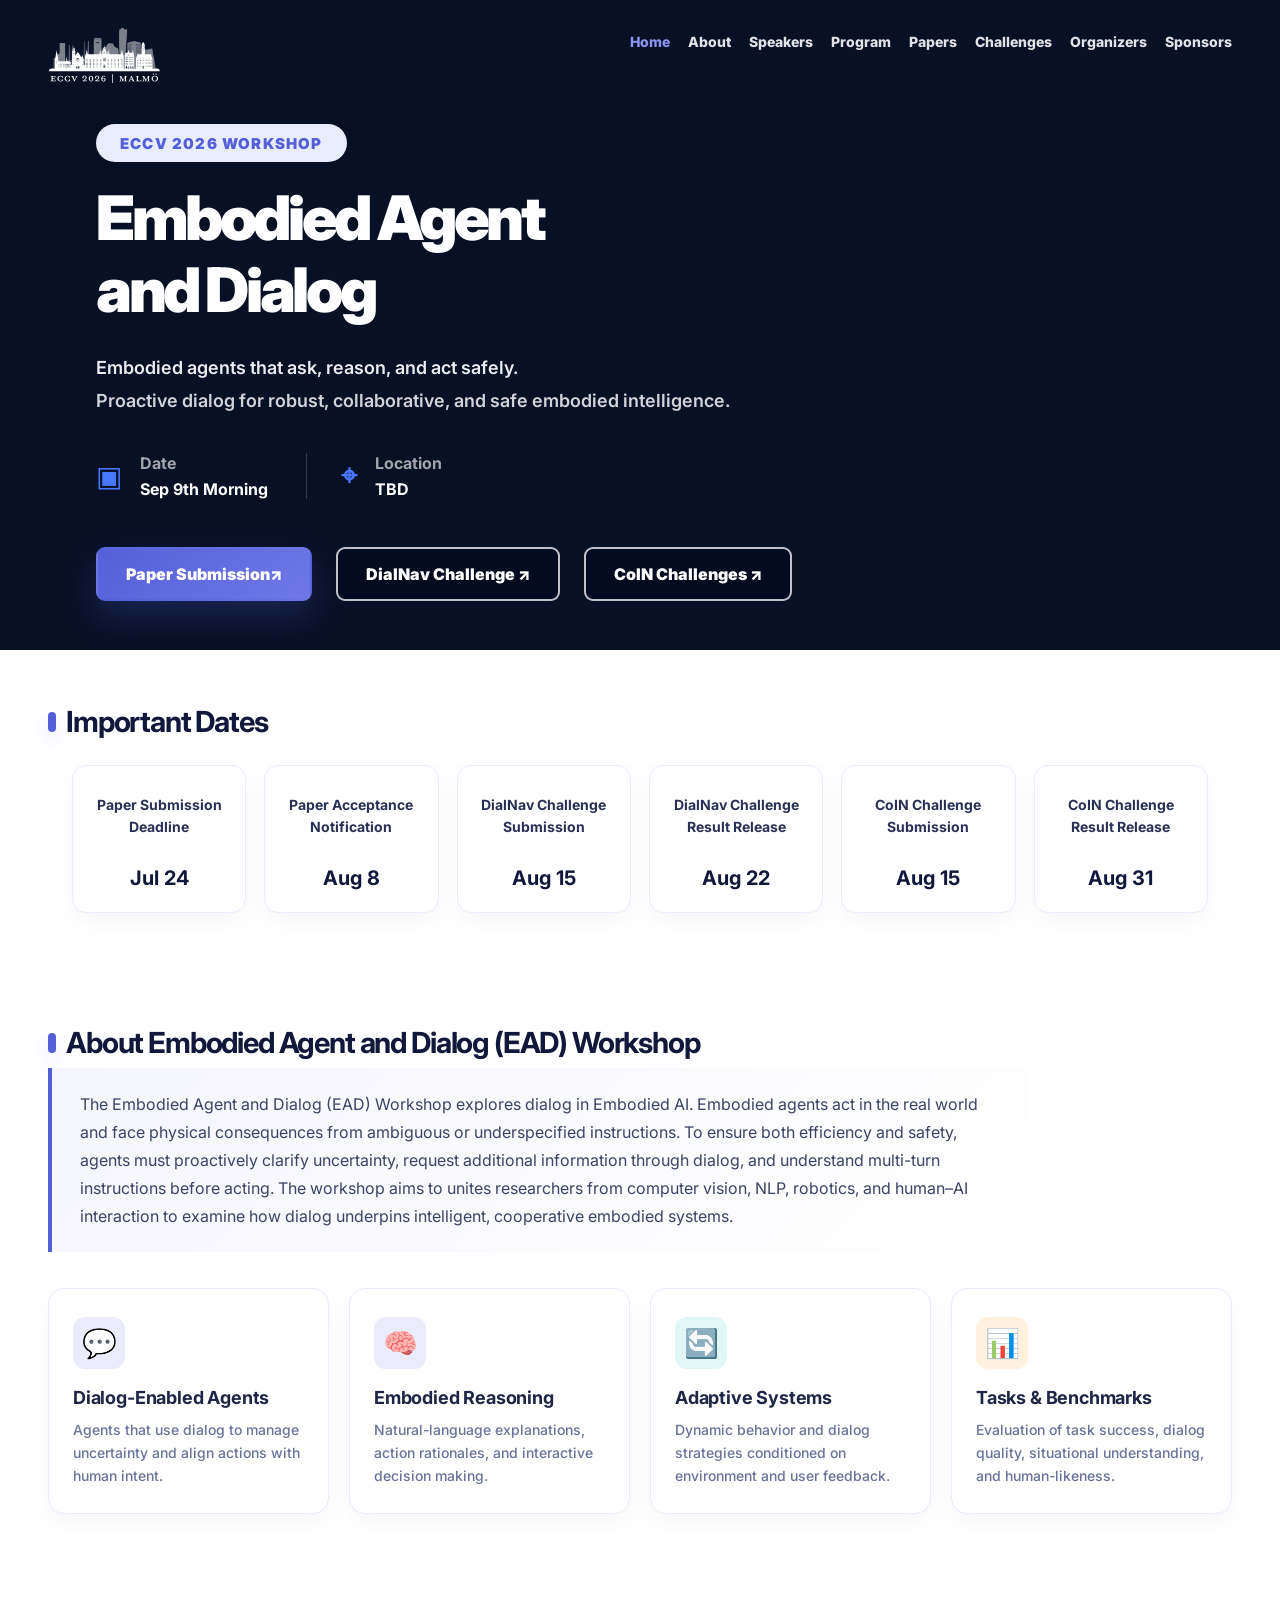
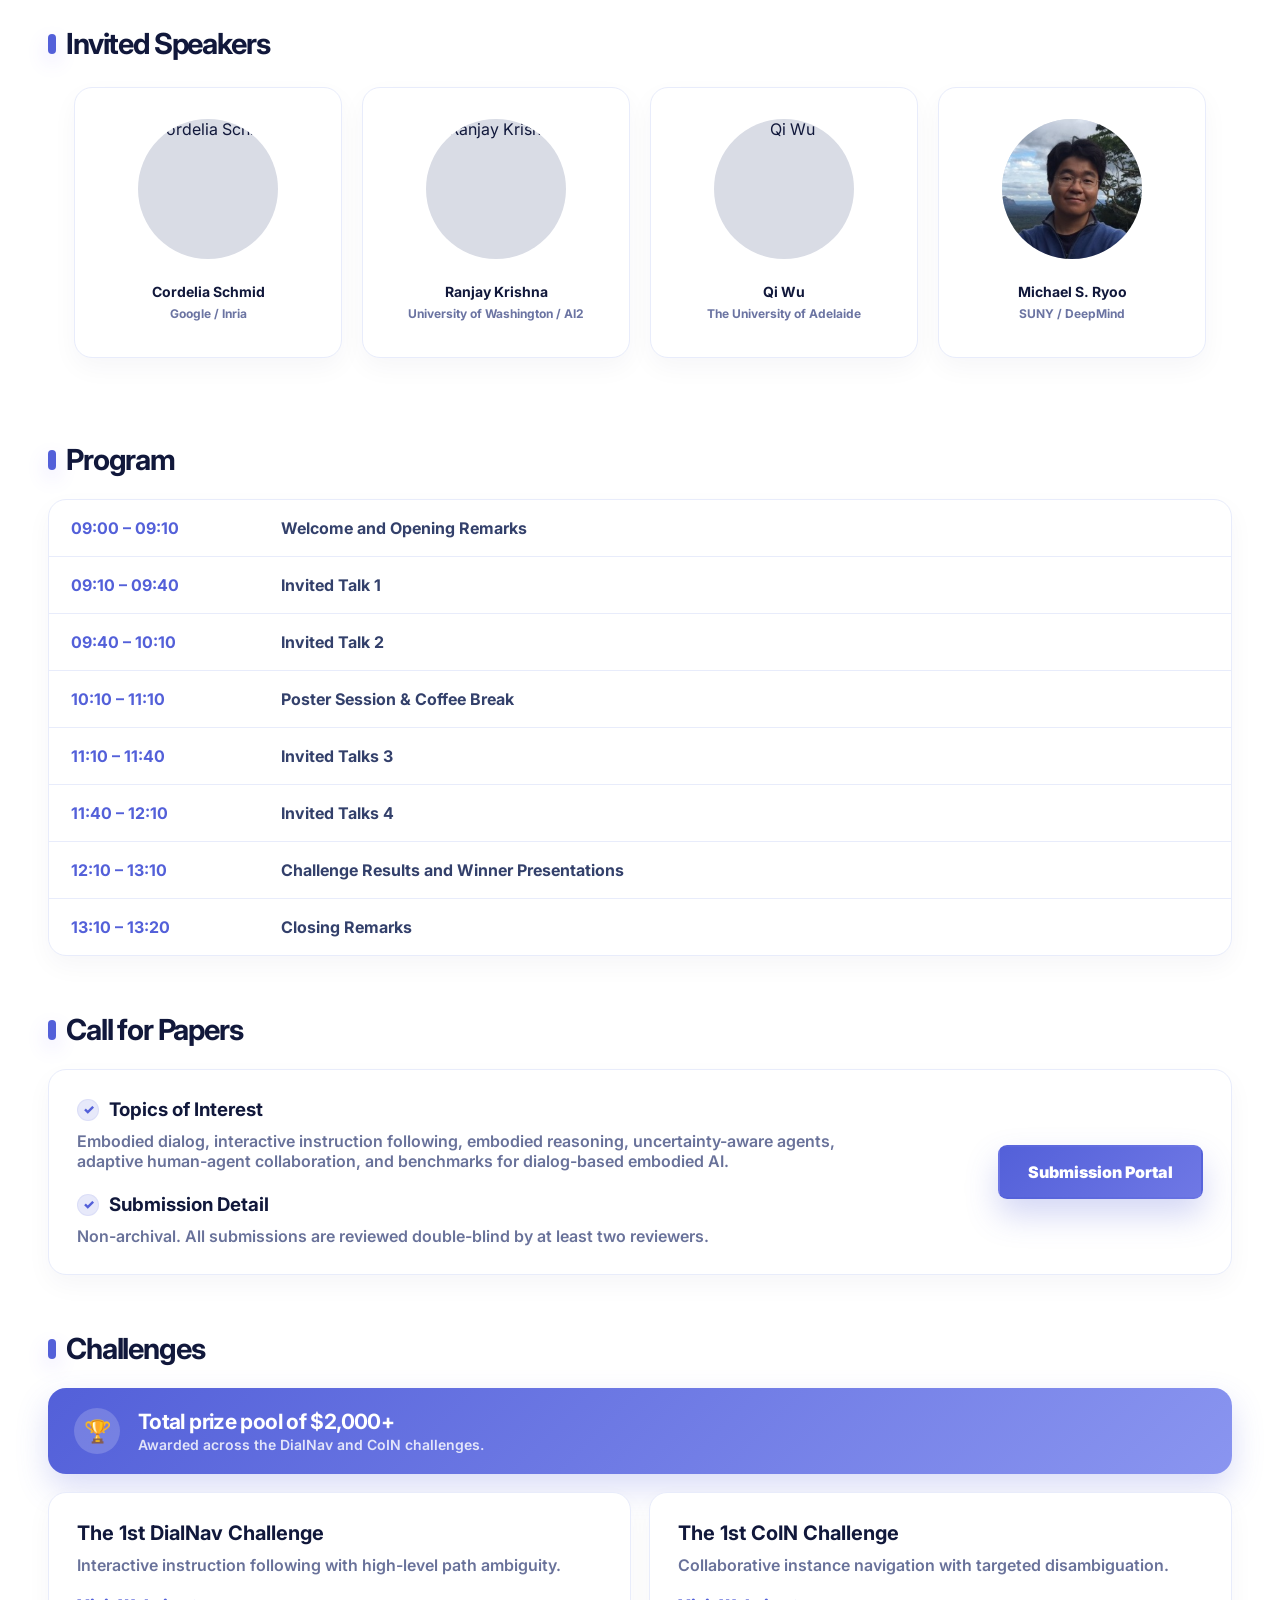
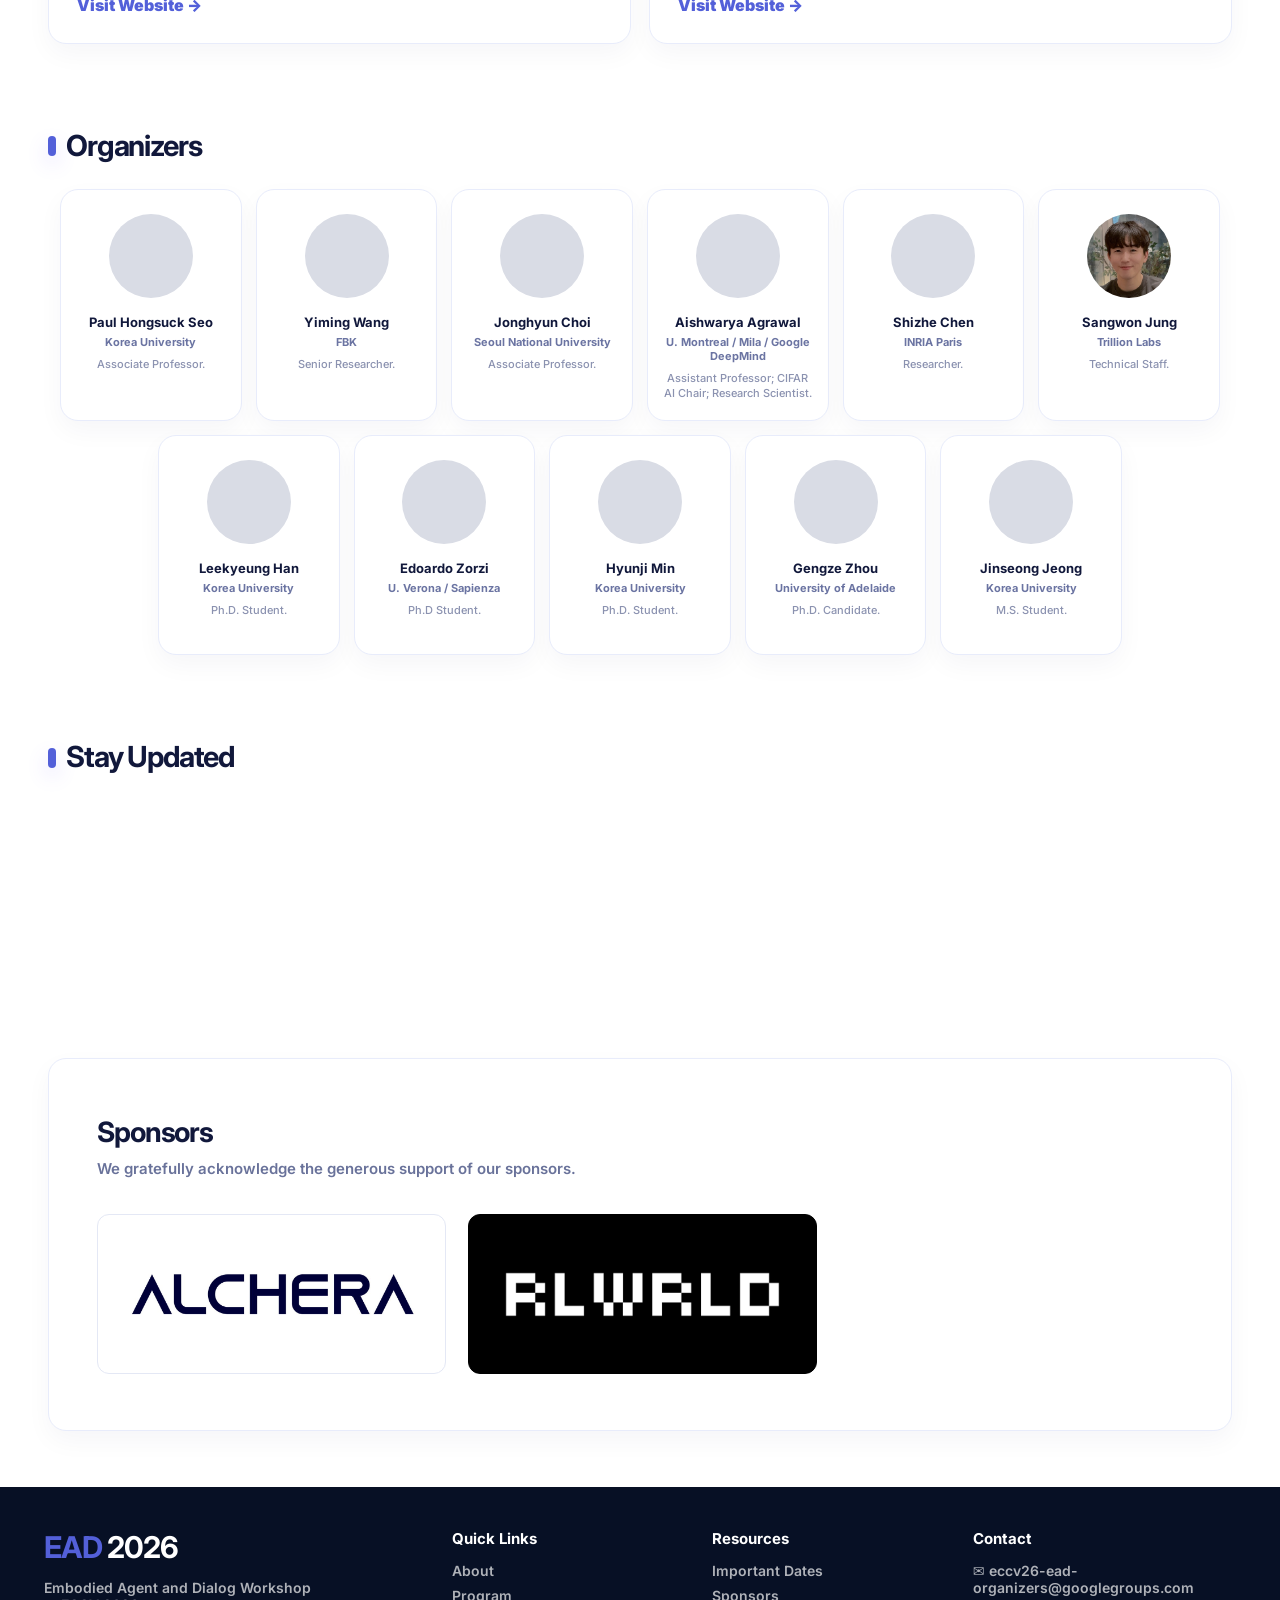
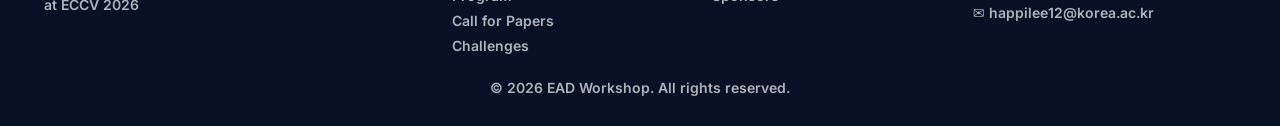
==== index.html @ 09c369ee "update submission deadline" ====
<!DOCTYPE html>
<html lang="en">
<head>
  <meta charset="UTF-8" />
  <meta name="viewport" content="width=device-width, initial-scale=1.0" />
  <title>EAD 2026 | ECCV Workshop</title>
  <meta name="description" content="Embodied Agent and Dialog (EAD) Workshop at ECCV 2026." />

  <!-- Open Graph / social share -->
  <meta property="og:type" content="website" />
  <meta property="og:title" content="EAD 2026 | ECCV Workshop" />
  <meta property="og:description" content="Embodied Agent and Dialog (EAD) Workshop at ECCV 2026." />
  <meta property="og:url" content="https://ead-workshop.github.io/" />
  <meta property="og:image" content="https://ead-workshop.github.io/assets/og-image.jpg" />
  <meta property="og:image:width" content="1200" />
  <meta property="og:image:height" content="524" />

  <!-- Twitter Card -->
  <meta name="twitter:card" content="summary_large_image" />
  <meta name="twitter:title" content="EAD 2026 | ECCV Workshop" />
  <meta name="twitter:description" content="Embodied Agent and Dialog (EAD) Workshop at ECCV 2026." />
  <meta name="twitter:image" content="https://ead-workshop.github.io/assets/og-image.jpg" />

  <link rel="stylesheet" href="style.css" />
  <link rel="icon" type="image/png" href="assets/favicon-32x32.png" sizes="32x32" />

  <!-- Google tag (gtag.js) -->
  <script async src="https://www.googletagmanager.com/gtag/js?id=G-YZSZVDE255"></script>
  <script>
    window.dataLayer = window.dataLayer || [];
    function gtag(){dataLayer.push(arguments);}
    gtag('js', new Date());
    gtag('config', 'G-YZSZVDE255');
  </script>
</head>
<body>
  <header class="topbar">
    <div class="topbar-inner">
      <a class="brand-logo" href="#home">
        <img src="assets/eccv2026_2.svg" alt="ECCV 2026" />
        <!-- <img src="assets/eccv2026.svg" alt="ECCV 2026" /> -->
      </a>

      <nav class="nav">
        <a href="#home" class="active">Home</a>
        <a href="#about">About</a>
        <a href="#speakers">Speakers</a>
        <a href="#program">Program</a>
        <a href="#cfp">Papers</a>
        <a href="#challenges">Challenges</a>
        <a href="#organizers">Organizers</a>
        <a href="#sponsors">Sponsors</a>
      </nav>

      <!-- <a class="top-cta" href="#cfp">Call for Papers</a> -->
    </div>
  </header>

  <main>
    <section id="home" class="hero">
      <div class="hero-inner">
        <div class="hero-bg"></div>
        <div class="hero-overlay"></div>

        <div class="hero-content">
          <div class="pill">ECCV 2026 Workshop</div>
          <h1>Embodied Agent<br />and Dialog </h1>
          <p class="hero-lead">Embodied agents that ask, reason, and act safely.</p>
          <p class="hero-sub">Proactive dialog for robust, collaborative, and safe embodied intelligence.</p>

          <div class="event-meta">
            <div class="meta-item">
              <div class="meta-icon">▣</div>
              <div>
                <p>Date</p>
                <strong>Sep 9th Morning</strong>
              </div>
            </div>
            <div class="meta-item">
              <div class="meta-icon">⌖</div>
              <div>
                <p>Location</p>
                <strong>TBD</strong>
              </div>
            </div>
          </div>

          <div class="hero-actions">
            <a class="btn primary" target="_blank" href="https://openreview.net/group?id=thecvf.com/ECCV/2026/Workshop/EAD">Paper Submission↗</a>
            <a class="btn dark" target="_blank" href="https://happilee12.github.io/dialnav-challenge/">DialNav Challenge ↗</a>
            <a class="btn dark" target="_blank" href="https://e-zorzi.github.io/coin_challenge.github.io/">CoIN Challenges ↗</a>
          </div>
        </div>
      </div>
    </section>

    <section id="dates" class="section dates-section">
      <div class="section-title-row">
        <div class="section-title">
          <h2>Important Dates</h2>
        </div>
        <!-- <a class="section-link" href="#program">View full schedule →</a> -->
      </div>

      <div class="date-grid">
        <article class="date-card">
          <h3>Paper Submission<br />Deadline</h3>
          <strong>Jul 24</strong>
        </article>
        <article class="date-card">
          <h3>Paper Acceptance<br />Notification</h3>
          <strong>Aug 8</strong>
        </article>
        <article class="date-card">
          <h3>DialNav Challenge Submission</h3>
          <strong>Aug 15</strong>
        </article>
        <article class="date-card">
          <h3>DialNav Challenge Result Release</h3>
          <strong>Aug 22</strong>
        </article>
        <article class="date-card">
          <h3>CoIN Challenge Submission</h3>
          <strong>Aug 15</strong>
        </article>
        <article class="date-card">
          <h3>CoIN Challenge Result Release</h3>
          <strong>Aug 31</strong>
        </article>
      </div>
    </section>

    <section id="about" class="section">
      <div class="section-title">
        <h2>About Embodied Agent and Dialog (EAD) Workshop</h2>
      </div>

      <div class="about-lead">
        <p>
          The Embodied Agent and Dialog (EAD) Workshop explores dialog in Embodied AI.
          Embodied agents act in the real world and face physical consequences from
          ambiguous or underspecified instructions. To ensure both efficiency and safety,
          agents must proactively clarify uncertainty, request additional information
          through dialog, and understand multi-turn instructions before acting.
          The workshop aims to unites researchers from computer vision, NLP, robotics, and
          human–AI interaction to examine how dialog underpins intelligent, cooperative
          embodied systems.
        </p>
      </div>

      <div class="theme-grid">
        <article class="theme-card">
          <div class="theme-icon purple">💬</div>
          <h3>Dialog-Enabled Agents</h3>
          <p>Agents that use dialog to manage uncertainty and align actions with human intent.</p>
        </article>
        <article class="theme-card">
          <div class="theme-icon blue">🧠</div>
          <h3>Embodied Reasoning</h3>
          <p>Natural-language explanations, action rationales, and interactive decision making.</p>
        </article>
        <article class="theme-card">
          <div class="theme-icon teal">🔄</div>
          <h3>Adaptive Systems</h3>
          <p>Dynamic behavior and dialog strategies conditioned on environment and user feedback.</p>
        </article>
        <article class="theme-card">
          <div class="theme-icon orange">📊</div>
          <h3>Tasks &amp; Benchmarks</h3>
          <p>Evaluation of task success, dialog quality, situational understanding, and human-likeness.</p>
        </article>
      </div>
    </section>

    <!-- <section id="news" class="section">
      <div class="section-title-row">
        <div class="section-title">
          <h2>News</h2>
        </div>
      </div>

      <article class="news-card">
        <div class="news-thumb">
          <div class="news-badge">✓</div>
          <strong>EAD 2026</strong>
          <span>OFFICIAL</span>
        </div>
        <div class="news-body">
          <div class="news-meta">
            <span>May 16, 2025</span>
            <em>New</em>
          </div>
          <h3>EAD Workshop is Officially Accepted at ECCV 2026!</h3>
          <p>
            We are excited to announce that the Embodied Agent and Dialog (EAD) Workshop
            has been officially accepted as a workshop at ECCV 2026.
          </p>
        </div>
      </article>
    </section> -->

    <section id="speakers" class="section">
      <div class="section-title-row">
        <div class="section-title">
          <h2>Invited Speakers</h2>
        </div>
        <!-- <a class="section-link" href="#speakers">View all speakers →</a> -->
      </div>

      <div class="carousel-wrap">
        <!-- <button class="carousel-btn left" aria-label="Previous">‹</button> -->
        <div class="speaker-grid">
          <article class="person-card">
            <div class="photo-placeholder"><a href="https://cordeliaschmid.github.io/" target="_blank" rel="noopener"><img src="assets/speaker-1.jpeg" alt="Cordelia Schmid" /></a></div>
            <h3><a href="https://cordeliaschmid.github.io/" target="_blank" rel="noopener">Cordelia Schmid</a></h3>
            <p>Google / Inria</p>
            <!-- <span>Grounding language in perception and action for embodied agents.</span> -->
          </article>
          <article class="person-card">
            <div class="photo-placeholder"><a href="https://www.ranjaykrishna.com/index.html" target="_blank" rel="noopener"><img src="assets/speaker-2.png" alt="Ranjay Krishna" /></a></div>
            <h3><a href="https://www.ranjaykrishna.com/index.html" target="_blank" rel="noopener">Ranjay Krishna</a></h3>
            <p>University of Washington / AI2</p>
            <!-- <span>Multimodal reasoning and trustworthy, collaborative embodied control.</span> -->
          </article>
          <article class="person-card">
            <div class="photo-placeholder"><a href="https://researchers.adelaide.edu.au/profile/qi.wu01" target="_blank" rel="noopener"><img src="assets/speaker-3.png" alt="Qi Wu" /></a></div>
            <h3><a href="https://researchers.adelaide.edu.au/profile/qi.wu01" target="_blank" rel="noopener">Qi Wu</a></h3>
            <p>The University of Adelaide</p>
            <!-- <span>Vision-and-Language Navigation; agents that ask and clarify.</span> -->
          </article>
          <article class="person-card">
            <div class="photo-placeholder"><a href="http://michaelryoo.com/" target="_blank" rel="noopener"><img src="assets/speaker-6.jpg" alt="Michael S. Ryoo" /></a></div>
            <h3><a href="http://michaelryoo.com/" target="_blank" rel="noopener">Michael S. Ryoo</a></h3>
            <p>SUNY / DeepMind</p>
            <!-- <span>Human–robot interaction and uncertainty-aware embodied AI.</span> -->
          </article>
        </div>
        <!-- <button class="carousel-btn right" aria-label="Next">›</button> -->
      </div>
      <!-- <div class="slider-dots"><b></b><span></span><span></span><span></span></div> -->
    </section>

    <section id="program" class="section compact">
      <div class="section-title">
        <h2>Program</h2>
      </div>
      <div class="program-table">
        <div><strong>09:00 – 09:10</strong><span>Welcome and Opening Remarks</span></div>
        <div><strong>09:10 – 09:40</strong><span>Invited Talk 1</span></div>
        <div><strong>09:40 – 10:10</strong><span>Invited Talk 2</span></div>
        <div><strong>10:10 – 11:10</strong><span>Poster Session & Coffee Break</span></div>
        <div><strong>11:10 – 11:40</strong><span>Invited Talks 3</span></div>
        <div><strong>11:40 – 12:10</strong><span>Invited Talks 4</span></div>
        <div><strong>12:10 – 13:10</strong><span>Challenge Results and Winner Presentations</span></div>
        <div><strong>13:10 – 13:20</strong><span>Closing Remarks</span></div>
      </div>
    </section>

    <section id="cfp" class="section compact">
      <div class="section-title">
        <h2>Call for Papers</h2>
      </div>
      <div class="split-card">
        <div>
          <h3><span class="cfp-check" aria-hidden="true">✓</span>Topics of Interest</h3>
          <p>
            Embodied dialog, interactive instruction following, embodied reasoning,
            uncertainty-aware agents, adaptive human-agent collaboration, and benchmarks
            for dialog-based embodied AI.
          </p>
          <h3><span class="cfp-check" aria-hidden="true">✓</span>Submission Detail</h3>
          <p>Non-archival. All submissions are reviewed double-blind by at least two reviewers.</p>
        </div>
        <!-- <a class="btn primary" href="https://openreview.net/" target="_blank" rel="noopener noreferrer">Submission Portal ↗</a> -->
        <a class="btn primary" href="https://openreview.net/group?id=thecvf.com/ECCV/2026/Workshop/EAD" target="_blank" rel="noopener noreferrer">Submission Portal</a>
      </div>
    </section>

    <section id="challenges" class="section compact">
      <div class="section-title">
        <h2>Challenges</h2>
      </div>
      <div class="prize-banner">
        <div class="prize-icon">🏆</div>
        <div class="prize-copy">
          <strong>Total prize pool of $2,000+</strong>
          <span>Awarded across the DialNav and CoIN challenges.</span>
        </div>
      </div>
      <div class="challenge-grid">
        <article class="challenge-card">
          <h3>The 1st DialNav Challenge</h3>
          <p>Interactive instruction following with high-level path ambiguity.</p>
          <a href="https://happilee12.github.io/dialnav-challenge/" target="_blank" rel="noopener noreferrer">Visit Website →</a>
        </article>
        <article class="challenge-card">
          <h3>The 1st CoIN Challenge</h3>
          <p>Collaborative instance navigation with targeted disambiguation.</p>
          <a href="https://e-zorzi.github.io/coin_challenge.github.io/" target="_blank" rel="noopener noreferrer">Visit Website →</a>
        </article>
      </div>
    </section>



    <section id="organizers" class="section">
      <div class="section-title-row">
        <div class="section-title">
          <h2>Organizers</h2>
        </div>
        <!-- <a class="section-link" href="#organizers">View all organizers →</a> -->
      </div>

      <div class="organizer-row">
        <article class="mini-person"><a class="mini-photo" href="https://phseo.github.io/" target="_blank" rel="noopener" style="background-image:url('assets/organizer-paulhongsuckseo.jpg')"></a><h3><a href="" target="_blank" rel="noopener">Paul Hongsuck Seo</a></h3><p>Korea University</p><span>Associate Professor.</span></article>
        <article class="mini-person"><a class="mini-photo" href="https://www.yimingwang.me/" target="_blank" rel="noopener" style="background-image:url('assets/organizer-yimingwang.png')"></a><h3><a href="" target="_blank" rel="noopener">Yiming Wang</a></h3><p>FBK</p><span>Senior Researcher.</span></article>
        <article class="mini-person"><a class="mini-photo" href="https://ppolon.github.io/" target="_blank" rel="noopener" style="background-image:url('assets/organizer-jonghyunchoi.png')"></a><h3><a href="" target="_blank" rel="noopener">Jonghyun Choi</a></h3><p>Seoul National University</p><span>Associate Professor.</span></article>
        <article class="mini-person"><a class="mini-photo" href="https://www.iro.umontreal.ca/~agrawal/" target="_blank" rel="noopener" style="background-image:url('assets/organizer-aishwaryaagrawal.jpg')"></a><h3><a href="https://www.iro.umontreal.ca/~agrawal/" target="_blank" rel="noopener">Aishwarya Agrawal</a></h3><p>U. Montreal / Mila / Google DeepMind</p><span>Assistant Professor; CIFAR AI Chair; Research Scientist.</span></article>
        <article class="mini-person"><a class="mini-photo" href="https://cshizhe.github.io/" target="_blank" rel="noopener" style="background-image:url('assets/organizer-shizhechen.jpg')"></a><h3><a href="" target="_blank" rel="noopener">Shizhe Chen</a></h3><p>INRIA Paris</p><span>Researcher.</span></article>
        <article class="mini-person"><a class="mini-photo" href="" target="_blank" rel="noopener" style="background-image:url('assets/organizer-sangwonjung.png')"></a><h3><a href="" target="_blank" rel="noopener">Sangwon Jung</a></h3><p>Trillion Labs</p><span>Technical Staff.</span></article>
        <article class="mini-person"><a class="mini-photo" href="" target="_blank" rel="noopener" style="background-image:url('assets/organizer-leekyeunghan.png')"></a><h3><a href="" target="_blank" rel="noopener">Leekyeung Han</a></h3><p>Korea University</p><span>Ph.D. Student.</span></article>
        <article class="mini-person"><a class="mini-photo" href="" target="_blank" rel="noopener" style="background-image:url('assets/organizer-edoardozorzi.jpg')"></a><h3><a href="" target="_blank" rel="noopener">Edoardo Zorzi</a></h3><p>U. Verona / Sapienza</p><span>Ph.D Student.</span></article>
        <article class="mini-person"><a class="mini-photo" href="" target="_blank" rel="noopener" style="background-image:url('assets/organizer-hyunjimin.png')"></a><h3><a href="" target="_blank" rel="noopener">Hyunji Min</a></h3><p>Korea University</p><span>Ph.D. Student.</span></article>
        <article class="mini-person"><a class="mini-photo" href="https://gengzezhou.github.io/" target="_blank" rel="noopener" style="background-image:url('assets/organizer-gengzezhou.jpg')"></a><h3><a href="" target="_blank" rel="noopener">Gengze Zhou</a></h3><p>University of Adelaide</p><span>Ph.D. Candidate.</span></article>
        <article class="mini-person"><a class="mini-photo" href="" target="_blank" rel="noopener" style="background-image:url('assets/organizer-jinseongjeong.jpg')"></a><h3><a href="" target="_blank" rel="noopener">Jinseong Jeong</a></h3><p>Korea University</p><span>M.S. Student.</span></article>
        <!-- <article class="mini-person"><a class="mini-photo" href="" target="_blank" rel="noopener" style="background-image:url('assets/organizer-minyoungkim.jpeg')"></a><h3><a href="" target="_blank" rel="noopener">Minyoung Kim</a></h3><p>Korea University</p><span>B.S. Student.</span></article> -->
      </div>
    </section>


    <section id="subscribe" class="section compact">
      <div class="section-title">
        <h2>Stay Updated</h2>
      </div>
      
      <div class="tally-embed">
        <iframe
          data-tally-src="https://tally.so/embed/XxRk8L?alignLeft=1&hideTitle=1&transparentBackground=1&dynamicHeight=1"
          loading="lazy"
          width="100%"
          height="200"
          frameborder="0"
          marginheight="0"
          marginwidth="0"
          title="Stay Updated"
        ></iframe>
      </div>
      <script src="https://tally.so/widgets/embed.js"></script>
<!--      
      <div class="tally-embed">
        <iframe
          src="https://docs.google.com/forms/d/e/1FAIpQLSerj4QBfJ_fbBKRgBgxAjmVh1YwNqtx_qgXjgp107nOGgjyiA/viewform?embedded=true"
          width="100%"
          height="200"
          frameborder="0"
          marginheight="0"
          marginwidth="0"
          title="Stay Updated"
        >로드 중…</iframe>
      </div> -->
    </section>

        <section id="sponsors" class="section">
      <div class="sponsors-card sponsors-full">
        <h2>Sponsors</h2>
        <p>We gratefully acknowledge the generous support of our sponsors.</p>
        <div class="sponsor-grid">
          <a
            class="sponsor-logo"
            href="https://www.alchera.ai/en"
            target="_blank"
            rel="noopener noreferrer"
          >
            <img src="assets/sponsor_alchera.jpg" alt="Alchera" />
          </a>
          <a
            class="sponsor-logo sponsor-logo-dark"
            href="https://www.rlwrld.ai/en"
            target="_blank"
            rel="noopener noreferrer"
          >
            <img src="assets/sponsor_rlwrld_trim.png" alt="RLWRLD" />
          </a>
        </div>
      </div>
    </section>
  </main>

  <footer class="footer">
    <div>
      <h2><span>EAD</span> 2026</h2>
      <p>Embodied Agent and Dialog Workshop<br />at ECCV 2026</p>
    </div>

    <div>
      <h3>Quick Links</h3>
      <a href="#about">About</a>
      <a href="#program">Program</a>
      <a href="#cfp">Call for Papers</a>
      <a href="#challenges">Challenges</a>
    </div>

    <div>
      <h3>Resources</h3>
      <a href="#dates">Important Dates</a>
      <a href="#sponsors">Sponsors</a>
    </div>

    
    <div>
      <h3>Contact</h3>
      <a href="mailto:eccv26-ead-organizers@googlegroups.com">✉ eccv26-ead-organizers@googlegroups.com</a>
      <a href="mailto:happilee12@korea.ac.kr">✉ happilee12@korea.ac.kr</a>
    </div>

    <p class="copyright">© 2026 EAD Workshop. All rights reserved.</p>
  </footer>
</body>
</html>
---- style.css ----
@import url("https://fonts.googleapis.com/css2?family=Inter:wght@400;500;600;700;800;900&display=swap");

:root {
  --navy: #071025;
  --ink: #11183b;
  --muted: #69729a;
  --line: #e8ecfb;
  --soft: #f8faff;
  --panel: #ffffff;
  --accent: #5360d9;
  --accent2: #6f78e5;
  --accent3: #8a95f0;
  --purple: var(--accent);
  --purple2: var(--accent2);
  --blue: #5360d9;
  --cyan: #00bcd4;
  --orange: #ff9700;
  --pink: #f04f92;
  --shadow: 0 18px 50px rgba(19, 27, 72, 0.08);
  --radius: 18px;
  --max: 1240px;
}

* { box-sizing: border-box; }

html { scroll-behavior: smooth; }

body {
  margin: 0;
  font-family: "Inter", system-ui, -apple-system, BlinkMacSystemFont, sans-serif;
  color: var(--ink);
  background: #fff;
  overflow-x: hidden;
}

a { text-decoration: none; color: inherit; }

img {
  max-width: 100%;
}

.topbar {
  position: absolute;
  z-index: 20;
  top: 0;
  left: 0;
  right: 0;
  min-height: 92px;
  color: #fff;
  background: transparent;
  box-shadow: none;
  border-bottom: 0;
}

.topbar-inner {
  width: min(var(--max), calc(100% - 96px));
  min-height: 92px;
  margin: 0 auto;
  display: flex;
  align-items: flex-start;
  gap: 28px;
  padding-top: 28px;
}

.brand {
  width: 250px;
  flex-shrink: 0;
}

.brand a {
  display: block;
  font-size: 30px;
  line-height: 1;
  font-weight: 900;
  letter-spacing: -0.04em;
}

.brand span, .footer span { color: var(--purple); }

.brand p {
  margin: 8px 0 0;
  color: rgba(255,255,255,.76);
  font-weight: 600;
}

.brand-logo {
  width: 250px;
  flex-shrink: 0;
  display: block;
}

.brand-logo img {
  display: block;
  height: 56px;
  width: auto;
}

.nav {
  flex: 1;
  display: flex;
  justify-content: flex-end;
  gap: 18px;
  padding-top: 5px;
  font-weight: 800;
  font-size: 14px;
}

.nav a {
  color: rgba(255,255,255,.88);
}

.nav .active,
.nav a:hover {
  color: var(--accent3);
}

.top-cta {
  margin-top: 0;
  padding: 16px 24px;
  border-radius: 9px;
  background: linear-gradient(135deg, var(--accent), var(--accent2));
  color: #fff;
  font-weight: 900;
  box-shadow: 0 14px 32px rgba(83, 96, 217, .35);
}

.hero {
  min-height: 650px;
  position: relative;
  overflow: hidden;
}

.hero-inner {
  position: static;
  width: min(var(--max), calc(100% - 96px));
  min-height: 650px;
  margin: 0 auto;
}

.hero-bg {
  position: absolute;
  inset: 0;
  background-image: url(assets/hero-bg-xl.png);
  background-size: cover;
  background-position: top center;
  background-repeat: no-repeat;
  background-color: #071025;
  pointer-events: none;
  z-index: 0;
}

.hero-overlay {
  position: absolute;
  inset: 0;
  background:
    linear-gradient(90deg, rgba(7,16,37,.72) 0%, rgba(7,16,37,.46) 20%, rgba(7,16,37,.08) 33%, rgba(7,16,37,.0) 100%),
    linear-gradient(180deg, rgba(7,16,37,.48) 0%, rgba(7,16,37,.10) 62%, rgba(7,16,37,.04) 100%);
  z-index: 1;
}

.hero-content {
  position: relative;
  z-index: 2;
  width: min(720px, calc(100% - 96px));
  margin: 0 0 0 max(48px, 0vw);
  padding-top: 124px;
  color: #fff;
}

.pill {
  display: inline-flex;
  align-items: center;
  height: 38px;
  padding: 0 24px;
  border-radius: 999px;
  background: #e8ecfb;
  color: #5360d9;
  font-weight: 900;
  font-size: 15px;
  letter-spacing: 0.08em;
  text-transform: uppercase;
  margin-bottom: 20px;
  box-shadow: 0 12px 24px rgba(7, 16, 37, .08);
}

.hero h1 {
  margin: 0 0 30px;
  font-size: clamp(36px, 4.8vw, 64px);
  line-height: 1.18;
  letter-spacing: -0.055em;
  font-weight: 900;
}

.hero h1 span {
  color: var(--accent3);
}

.hero-lead,
.hero-sub {
  margin: 0 0 12px;
  font-size: 18px;
  font-weight: 600;
  color: rgba(255,255,255,.92);
}

.hero-sub {
  margin-bottom: 42px;
  color: rgba(255,255,255,.82);
}

.event-meta {
  display: flex;
  align-items: center;
  gap: 0;
  margin-bottom: 48px;
}

.meta-item {
  min-width: 205px;
  display: flex;
  align-items: center;
  gap: 18px;
  padding-right: 38px;
  margin-right: 34px;
  border-right: 1px solid rgba(255,255,255,.17);
}

.meta-item:last-child {
  border-right: 0;
}

.meta-icon {
  color: #4777ff;
  font-size: 28px;
  font-weight: 900;
}

.meta-item p {
  margin: 0 0 6px;
  color: rgba(255,255,255,.62);
  font-weight: 700;
}

.meta-item strong {
  color: #fff;
  font-size: 16px;
}

.hero-actions {
  display: flex;
  gap: 24px;
}

.btn {
  display: inline-flex;
  align-items: center;
  justify-content: center;
  min-height: 54px;
  padding: 0 28px;
  border-radius: 9px;
  font-weight: 900;
  font-size: 16px;
  border: 2px solid transparent;
  transition: transform .18s ease, box-shadow .18s ease, background .18s ease;
}

.btn:hover {
  transform: translateY(-2px);
}

.btn.primary {
  background: linear-gradient(135deg, var(--accent), var(--accent2));
  color: #fff;
  box-shadow: 0 16px 32px rgba(83,96,217,.25);
}

.btn.dark {
  color: #fff;
  background: rgba(2,6,23,.32);
  border-color: rgba(255,255,255,.75);
}

.btn.outline {
  color: #1fb6ff;
  background: rgba(5,12,31,.36);
  border-color: #3c63ff;
}

.section {
  width: min(var(--max), calc(100% - 96px));
  margin: 0 auto;
  padding: 56px 0;
}

.section-title-row {
  display: flex;
  align-items: center;
  justify-content: space-between;
  gap: 24px;
  margin-bottom: 26px;
}

.section-title {
  display: flex;
  align-items: center;
  gap: 14px;
}

.section-title h2,
.section-title-row h2 {
  margin: 0;
  font-size: 29px;
  letter-spacing: -0.04em;
  position: relative;
  padding-left: 18px;
}

.section-title h2::before,
.section-title-row h2::before {
  content: "";
  position: absolute;
  left: 0;
  top: 52%;
  width: 8px;
  height: 20px;
  border-radius: 999px;
  transform: translateY(-50%);
  background: linear-gradient(180deg, var(--purple), var(--blue));
  box-shadow: 0 8px 20px rgba(108, 85, 255, 0.22);
}

.section-link {
  color: var(--accent);
  font-weight: 800;
  font-size: 14px;
}

.dates-section {
  padding-top: 54px;
}

.timeline-line {
  height: 2px;
  background: #e5e7ff;
  position: relative;
  margin: 8px 6px 30px;
}

.timeline-line::after {
  content: "";
  position: absolute;
  inset: 0 7%;
  background: radial-gradient(circle at 0% 50%, var(--purple) 0 5px, transparent 6px),
              radial-gradient(circle at 20% 50%, var(--purple) 0 5px, transparent 6px),
              radial-gradient(circle at 40% 50%, var(--purple) 0 5px, transparent 6px),
              radial-gradient(circle at 60% 50%, var(--purple) 0 5px, transparent 6px),
              radial-gradient(circle at 80% 50%, var(--blue) 0 5px, transparent 6px),
              radial-gradient(circle at 100% 50%, var(--blue) 0 5px, transparent 6px);
}

.date-grid {
  display: grid;
  grid-template-columns: repeat(6, 1fr);
  gap: 18px;
  padding: 0 24px;
}

.date-card {
  min-height: 0px;
  padding: 28px 18px 22px;
  border: 1px solid var(--line);
  border-radius: 14px;
  background: #fff;
  text-align: center;
  box-shadow: 0 10px 26px rgba(26, 34, 86, .04);
}

.date-icon {
  width: 52px;
  height: 52px;
  margin: 0 auto 26px;
  border-radius: 999px;
  display: grid;
  place-items: center;
  color: #fff;
  font-weight: 900;
  font-size: 22px;
}

.purple { background: #9858ef; color: #9858ef; }
.blue { background: #3f7cf3; color: #3f7cf3; }
.teal { background: #28c2bb; color: #28c2bb; }
.orange { background: #ff9f16; color: #ff9f16; }
.violet { background: #7657d9; color: #7657d9; }
.pink { background: #f05393; color: #f05393; }

.date-card h3 {
  margin: 0 0 24px;
  min-height: 48px;
  font-size: 14px;
  line-height: 1.55;
  color: #293056;
}

.date-card strong {
  display: block;
  margin-bottom: 0px;
  font-size: 20px;
  line-height: 1.2;
}

.date-card span {
  display: inline-flex;
  padding: 5px 16px;
  border-radius: 999px;
  background: #efeafe;
  color: var(--accent);
  font-weight: 900;
  font-size: 12px;
}

.news-card {
  display: grid;
  grid-template-columns: 290px 1fr 34px;
  gap: 38px;
  align-items: center;
  padding: 18px;
  border: 1px solid var(--line);
  border-radius: var(--radius);
  box-shadow: 0 12px 28px rgba(29, 38, 98, .04);
}

.news-thumb {
  height: 172px;
  border-radius: 11px;
  background:
    radial-gradient(circle at 50% 25%, rgba(132,101,255,.36), transparent 34%),
    linear-gradient(135deg, #091530, #111b4d);
  display: grid;
  place-items: center;
  color: #987bff;
  text-align: center;
}

.news-badge {
  width: 42px;
  height: 42px;
  display: grid;
  place-items: center;
  margin-bottom: -12px;
  border-radius: 12px;
  background: var(--accent);
  color: #fff;
}

.news-thumb strong {
  font-size: 35px;
  letter-spacing: -0.05em;
}

.news-thumb span {
  margin-top: -22px;
  color: #fff;
  font-weight: 800;
}

.news-meta {
  display: flex;
  align-items: center;
  gap: 20px;
  margin-bottom: 18px;
  color: #7a84a8;
  font-size: 13px;
  font-weight: 700;
}

.news-meta em {
  padding: 5px 14px;
  border-radius: 999px;
  background: #f0eaff;
  color: var(--accent);
  font-style: normal;
}

.news-body h3 {
  margin: 0 0 18px;
  font-size: 22px;
  letter-spacing: -0.035em;
}

.news-body p {
  max-width: 610px;
  margin: 0;
  color: var(--muted);
  font-size: 14px;
  font-weight: 600;
  line-height: 1.75;
}

.news-arrow {
  color: var(--accent);
  font-size: 26px;
  font-weight: 900;
}

.carousel-wrap,
.organizer-row {
  position: relative;
}

.speaker-grid {
  display: grid;
  grid-template-columns: repeat(4, 1fr);
  gap: 20px;
  padding: 0 26px;
}

.person-card,
.mini-person,
.theme-card,
.challenge-card,
.split-card,
.program-table,
.sponsors-card {
  border: 1px solid var(--line);
  border-radius: var(--radius);
  background: #fff;
  box-shadow: 0 10px 26px rgba(26, 34, 86, .04);
}

.person-card {
  min-height: 244px;
  text-align: center;
  padding: 31px 20px 24px;
}

.photo-placeholder {
  width: 140px;
  height: 140px;
  margin: 0 auto 24px;
  border-radius: 999px;
  background: #d9dce5;
  background-size: cover;
  background-position: center;
  overflow: hidden;
}

.photo-placeholder img {
  width: 100%;
  height: 100%;
  object-fit: cover;
  object-position: center;
  display: block;
}

.person-card h3,
.mini-person h3 {
  margin: 0 0 6px;
  font-size: 14px;
}

.person-card p,
.mini-person p {
  margin: 0 0 12px;
  color: #6b74a2;
  font-size: 12px;
  font-weight: 700;
}

.person-card span {
  color: #98a0bd;
  font-weight: 700;
  font-size: 12px;
}

.carousel-btn {
  position: absolute;
  top: 50%;
  transform: translateY(-50%);
  width: 38px;
  height: 52px;
  border: 0;
  background: transparent;
  color: #9ba3ff;
  font-size: 48px;
  line-height: 1;
  cursor: pointer;
}

.carousel-btn.left { left: -10px; }
.carousel-btn.right { right: -10px; }

.slider-dots {
  display: flex;
  justify-content: center;
  gap: 12px;
  margin-top: 22px;
}

.slider-dots b,
.slider-dots span {
  display: block;
  height: 6px;
  border-radius: 999px;
}

.slider-dots b {
  width: 18px;
  background: var(--accent);
}

.slider-dots span {
  width: 18px;
  background: #e5e8fb;
}

.about-lead {
  max-width: 980px;
  margin: 8px 0 36px;
  padding: 22px 28px;
  border-left: 4px solid var(--purple);
  background: linear-gradient(135deg, rgba(83,96,217,.06), rgba(83,96,217,0));
  border-radius: 0 12px 12px 0;
  color: #3b4366;
  font-size: 16px;
  line-height: 1.75;
}

.about-lead p {
  margin: 0 0 12px;
}

.about-lead p:last-child {
  margin-bottom: 0;
}

.about-lead strong {
  color: var(--purple);
}

.theme-grid {
  display: grid;
  grid-template-columns: repeat(4, 1fr);
  gap: 20px;
  margin-top: 32px;
}

.theme-card {
  position: relative;
  min-height: 200px;
  padding: 28px 24px 26px;
  text-align: left;
  border-radius: 16px;
  overflow: hidden;
  transition: transform .2s ease, box-shadow .2s ease;
}

.theme-card:hover {
  transform: translateY(-3px);
  box-shadow: 0 18px 40px rgba(26, 34, 86, .08);
}

.theme-icon {
  background: transparent !important;
  width: 52px;
  height: 52px;
  margin: 0 0 18px;
  border-radius: 12px;
  display: grid;
  place-items: center;
  font-size: 28px;
  font-weight: 900;
}

.theme-icon.purple { background: rgba(83, 96, 217, .12) !important; }
.theme-icon.blue { background: rgba(83, 96, 217, .12) !important; }
.theme-icon.teal { background: rgba(40, 194, 187, .14) !important; }
.theme-icon.orange { background: rgba(255, 159, 22, .14) !important; }

.theme-card h3 {
  margin: 0 0 10px;
  font-size: 18px;
  color: #1f2547;
  letter-spacing: -0.01em;
}

.theme-card p {
  margin: 0;
  color: var(--muted);
  font-size: 14px;
  line-height: 1.65;
  font-weight: 500;
}

.compact {
  padding-top: 28px;
  padding-bottom: 28px;
}

.program-table {
  margin-top: 22px;
  overflow: hidden;
}

.program-table div {
  display: grid;
  grid-template-columns: 190px 1fr;
  gap: 20px;
  padding: 18px 22px;
  border-bottom: 1px solid var(--line);
}

.program-table div:last-child { border-bottom: 0; }

.program-table strong { color: var(--accent); }

.program-table span { font-weight: 700; color: #33406b; }

.split-card {
  margin-top: 22px;
  padding: 28px;
  display: flex;
  align-items: center;
  justify-content: space-between;
  gap: 22px;
}

.split-card h3 {
  margin: 0 0 10px;
  display: flex;
  align-items: center;
  gap: 10px;
}

.split-card > div p + h3 {
  margin-top: 22px;
}

.split-card p {
  margin: 0;
  max-width: 760px;
  color: var(--muted);
  font-weight: 600;
}

.cfp-check {
  width: 22px;
  height: 22px;
  border-radius: 999px;
  display: inline-grid;
  place-items: center;
  flex: 0 0 22px;
  background: rgba(83, 96, 217, 0.14);
  color: var(--purple);
  font-size: 13px;
  font-weight: 900;
  line-height: 1;
  box-shadow: inset 0 0 0 1px rgba(83, 96, 217, 0.08);
}

.submission-format {
  margin-top: 18px;
  display: grid;
  grid-template-columns: repeat(2, minmax(0, 1fr));
  gap: 16px;
}

.submission-card {
  padding: 22px 24px;
  border: 1px solid var(--line);
  border-radius: var(--radius);
  background: linear-gradient(180deg, #fff 0%, #fbfcff 100%);
  box-shadow: var(--shadow);
}

.submission-card h3 {
  margin: 0 0 8px;
  font-size: 18px;
}

.submission-card p,
.submission-note {
  margin: 0;
  color: var(--muted);
  font-weight: 600;
  line-height: 1.65;
}

.submission-note {
  grid-column: 1 / -1;
  padding: 0 4px;
}

.subscribe-lead {
  margin: 18px auto 22px;
  max-width: 720px;
  text-align: center;
  color: var(--muted);
  font-weight: 600;
  line-height: 1.6;
}

.tally-embed {
  width: 100%;
  margin: 0;
}

.tally-embed iframe {
  display: block;
  width: 100%;
  border: 0;
  background: transparent;
}

.prize-banner {
  display: flex;
  align-items: center;
  gap: 18px;
  margin-top: 22px;
  padding: 20px 26px;
  border-radius: var(--radius);
  background: linear-gradient(135deg, var(--accent), var(--accent3));
  color: #fff;
  box-shadow: 0 14px 32px rgba(83, 96, 217, .22);
}

.prize-icon {
  display: grid;
  place-items: center;
  flex: 0 0 auto;
  width: 46px;
  height: 46px;
  border-radius: 999px;
  background: rgba(255, 255, 255, .18);
  font-size: 22px;
}

.prize-copy strong {
  display: block;
  font-size: 21px;
  letter-spacing: -0.03em;
}

.prize-copy span {
  display: block;
  margin-top: 2px;
  font-size: 14px;
  font-weight: 600;
  color: rgba(255, 255, 255, .82);
}

.challenge-grid {
  display: grid;
  grid-template-columns: repeat(2, 1fr);
  gap: 18px;
  margin-top: 18px;
}

.challenge-card {
  padding: 28px;
}

.challenge-card h3 {
  margin: 0 0 10px;
  font-size: 20px;
}

.challenge-card p {
  margin: 0 0 20px;
  color: var(--muted);
  font-weight: 600;
}

.challenge-card a {
  color: var(--accent);
  font-weight: 900;
}

.organizer-row {
  display: flex;
  flex-wrap: wrap;
  justify-content: center;
  gap: 14px;
  padding: 0 12px;
}

.mini-person {
  flex: 0 0 calc((100% - 5 * 14px) / 6);
  min-height: 220px;
  padding: 24px 14px 18px;
  text-align: center;
}

.mini-photo {
  display: block;
  width: 84px;
  height: 84px;
  margin: 0 auto 16px;
  border-radius: 999px;
  background: #d9dce5;
  background-size: cover;
  background-position: center;
}

.mini-person h3 {
  font-size: 13px;
  line-height: 1.25;
  margin: 0 0 4px;
}

.mini-person p {
  font-size: 11px;
  margin: 0 0 8px;
}

.mini-person span {
  display: block;
  font-size: 11px;
  line-height: 1.45;
  color: #8b92b0;
  font-weight: 500;
}

.bottom-panels {
  display: grid;
  grid-template-columns: .84fr 1fr;
  gap: 18px;
}

.subscribe-card {
  min-height: 215px;
  padding: 34px 32px;
  display: grid;
  grid-template-columns: 58px 1fr;
  gap: 22px;
  align-items: start;
  border-radius: 13px;
  background: linear-gradient(135deg, #101f56, #5633d9);
  color: #fff;
  box-shadow: var(--shadow);
}

.mail-icon {
  width: 48px;
  height: 48px;
  display: grid;
  place-items: center;
  border: 3px solid #fff;
  font-size: 30px;
}

.subscribe-card h2,
.sponsors-card h2 {
  margin: 0 0 12px;
  font-size: 26px;
  letter-spacing: -0.04em;
}

.subscribe-card p {
  margin: 0 0 24px;
  color: rgba(255,255,255,.78);
  font-weight: 600;
  line-height: 1.7;
}

.sponsors-card {
  padding: 34px;
}

.sponsors-card p {
  color: var(--muted);
  font-weight: 600;
  margin: 0 0 28px;
}

.sponsors-full {
  padding: 56px 48px;
}

.sponsors-full h2 {
  font-size: 28px;
  margin-bottom: 10px;
}

.sponsors-full p {
  font-size: 15px;
  margin-bottom: 36px;
}

.sponsor-grid {
  display: grid;
  grid-template-columns: repeat(2, minmax(0, 1fr));
  gap: 14px;
  max-width: 720px;
}

.sponsors-full .sponsor-grid {
  gap: 22px;
}

.sponsor-logo {
  min-height: 78px;
  display: grid;
  place-items: center;
  padding: 22px 28px;
  border: 1.5px solid #e4e8f5;
  border-radius: 12px;
  overflow: hidden;
  background: #fff;
  transition: transform .2s ease, box-shadow .2s ease;
}

.sponsor-logo img {
  display: block;
  max-width: 100%;
  max-height: 62px;
  object-fit: contain;
}

.sponsor-logo:hover {
  transform: translateY(-3px);
  box-shadow: 0 12px 26px rgba(16, 24, 64, .12);
}

.sponsor-logo-dark {
  background: #000;
  border-color: #000;
}

.sponsors-full .sponsor-logo {
  min-height: 160px;
}

.sponsors-full .sponsor-logo img {
  max-height: 76px;
}

.footer {
  position: relative;
  display: grid;
  grid-template-columns: 1.7fr 1fr 1fr 1.25fr;
  gap: 50px;
  padding: 42px 44px 64px;
  color: #fff;
  background: #071025;
}

.footer h2 {
  margin: 0 0 14px;
  font-size: 30px;
  letter-spacing: -0.04em;
}

.footer h3 {
  margin: 0 0 14px;
  font-size: 15px;
}

.footer p,
.footer a {
  display: block;
  margin: 0 0 8px;
  color: rgba(255,255,255,.68);
  font-size: 14px;
  font-weight: 600;
}

.copyright {
  position: absolute;
  bottom: 22px;
  left: 50%;
  transform: translateX(-50%);
}

@media (min-width: 1920px) {
  .hero {
    min-height: 700px;
  }

  .hero-bg {
    background-image: url("assets/hero-bg-xl.png");
  }

  .hero-content {
    padding: 124px 0 124px;
    width: min(760px, calc(100% - 96px));
  }
}

@media (max-width: 1250px) {
  /* .topbar {
    position: relative;
    background: #071025;
    height: auto;
    flex-wrap: wrap;
    padding: 24px;
  } */

  .brand { width: auto; }
/* 
  .nav {
    order: 3;
    width: 100%;
    justify-content: flex-start;
    flex-wrap: wrap;
    gap: 16px;
  } */

  .hero-content {
    padding-top: 164px;
    width: min(760px, calc(100% - 96px));
  }

  .hero-bg {
    background-position: 68% center;
  }

  .date-grid,
  .speaker-grid,
  .theme-grid,
  .organizer-row {
    grid-template-columns: repeat(2, 1fr);
  }

  .organizer-row .mini-person {
    flex-basis: calc((100% - 14px) / 2);
  }

  .bottom-panels,
  .footer {
    grid-template-columns: 1fr;
  }
}

@media (max-width: 980px) {
  .topbar {
    position: relative;
    color: var(--ink);
    background: #fff;
    border-bottom: 1px solid var(--line);
    box-shadow: 0 8px 24px rgba(26, 34, 86, .05);
  }

  .topbar-inner {
    width: calc(100% - 32px);
    min-height: auto;
    padding: 14px 0;
    flex-wrap: wrap;
    align-items: center;
    gap: 14px 18px;
  }

  .brand-logo {
    width: auto;
  }

  .brand-logo img {
    height: 42px;
  }

  .nav {
    order: 3;
    width: 100%;
    justify-content: flex-start;
    flex-wrap: wrap;
    gap: 10px 14px;
    padding-top: 0;
    font-size: 13px;
  }

  .nav a {
    color: var(--ink);
  }

  .nav .active,
  .nav a:hover {
    color: var(--accent);
  }

  .hero {
    min-height: auto;
  }

  .hero-inner {
    min-height: 560px;
    width: 100%;
  }

  .hero-content {
    width: min(760px, calc(100% - 48px));
    padding-top: 96px;
  }
}

@media (max-width: 760px) {
  .topbar {
    display: none;
  }

  .hero {
    margin-top: 0;
  }

  .hero-bg {
    background-position: 68% center;
  }

  .hero-overlay {
    background: linear-gradient(90deg, rgba(7,16,37,.98) 0%, rgba(7,16,37,.82) 100%);
  }

  .hero-content,
  .section {
    width: calc(100% - 32px);
  }

  .hero-content {
    padding-top: 56px;
    padding-bottom: 36px;
    width: calc(100% - 32px);
  }

  .hero h1 {
    font-size: 32px;
  }

  .hero-lead,
  .hero-sub {
    font-size: 16px;
  }

  .event-meta,
  .hero-actions {
    flex-direction: column;
    align-items: stretch;
  }

  .meta-item {
    border-right: 0;
    border-bottom: 1px solid rgba(255,255,255,.15);
    padding: 0 0 14px;
    margin: 0 0 14px;
  }

  .btn {
    width: auto;
  }

  .hero-actions {
    gap: 14px;
    margin-bottom: 8px;
    align-items: flex-start;
  }

  .hero-actions .btn {
    width: calc(100% - 64px);
    min-height: 48px;
    padding: 0 14px;
    font-size: 14px;
  }

  .section {
    padding-top: 40px;
    padding-bottom: 40px;
  }

  .section-title-row {
    align-items: flex-start;
    flex-direction: column;
  }

  .date-grid,
  .speaker-grid,
  .theme-grid,
  .challenge-grid,
  .organizer-row,
  .sponsor-grid,
  .news-card {
    grid-template-columns: 1fr;
    padding-left: 0;
    padding-right: 0;
  }

  .organizer-row .mini-person {
    flex-basis: 100%;
  }

  .news-card {
    gap: 20px;
  }

  .program-table div {
    grid-template-columns: 1fr;
    gap: 6px;
  }

  .split-card {
    flex-direction: column;
    align-items: flex-start;
  }

  .split-card,
  .about-lead,
  .challenge-card,
  .theme-card,
  .date-card,
  .mini-person,
  .person-card,
  .sponsors-card {
    padding-left: 18px;
    padding-right: 18px;
  }

  .speaker-grid {
    padding: 0;
  }

  .date-grid,
  .theme-grid,
  .challenge-grid,
  .organizer-row,
  .speaker-grid {
    grid-template-columns: 1fr;
  }

  .submission-format {
    grid-template-columns: 1fr;
  }

  .carousel-btn {
    display: none;
  }

  .footer {
    padding: 36px 24px 70px;
  }
}

@media (max-width: 480px) {
  .topbar-inner {
    width: calc(100% - 20px);
  }

  .hero-content,
  .section {
    width: calc(100% - 20px);
  }

  .pill {
    height: 34px;
    padding: 0 18px;
    font-size: 12px;
    letter-spacing: 0.06em;
  }

  .hero h1 {
    font-size: 28px;
  }

  .hero-lead,
  .hero-sub {
    font-size: 15px;
  }

  .hero-content {
    padding-top: 44px;
    padding-bottom: 28px;
  }

  .hero-actions {
    gap: 12px;
    margin-bottom: 0;
    align-items: flex-start;
  }

  .hero-actions .btn {
    width: calc(100% - 56px);
    min-height: 44px;
    font-size: 13px;
    padding: 0 12px;
  }

  .meta-item {
    min-width: 0;
  }

  .date-card h3 {
    min-height: 0;
  }

  .footer {
    gap: 28px;
  }
}
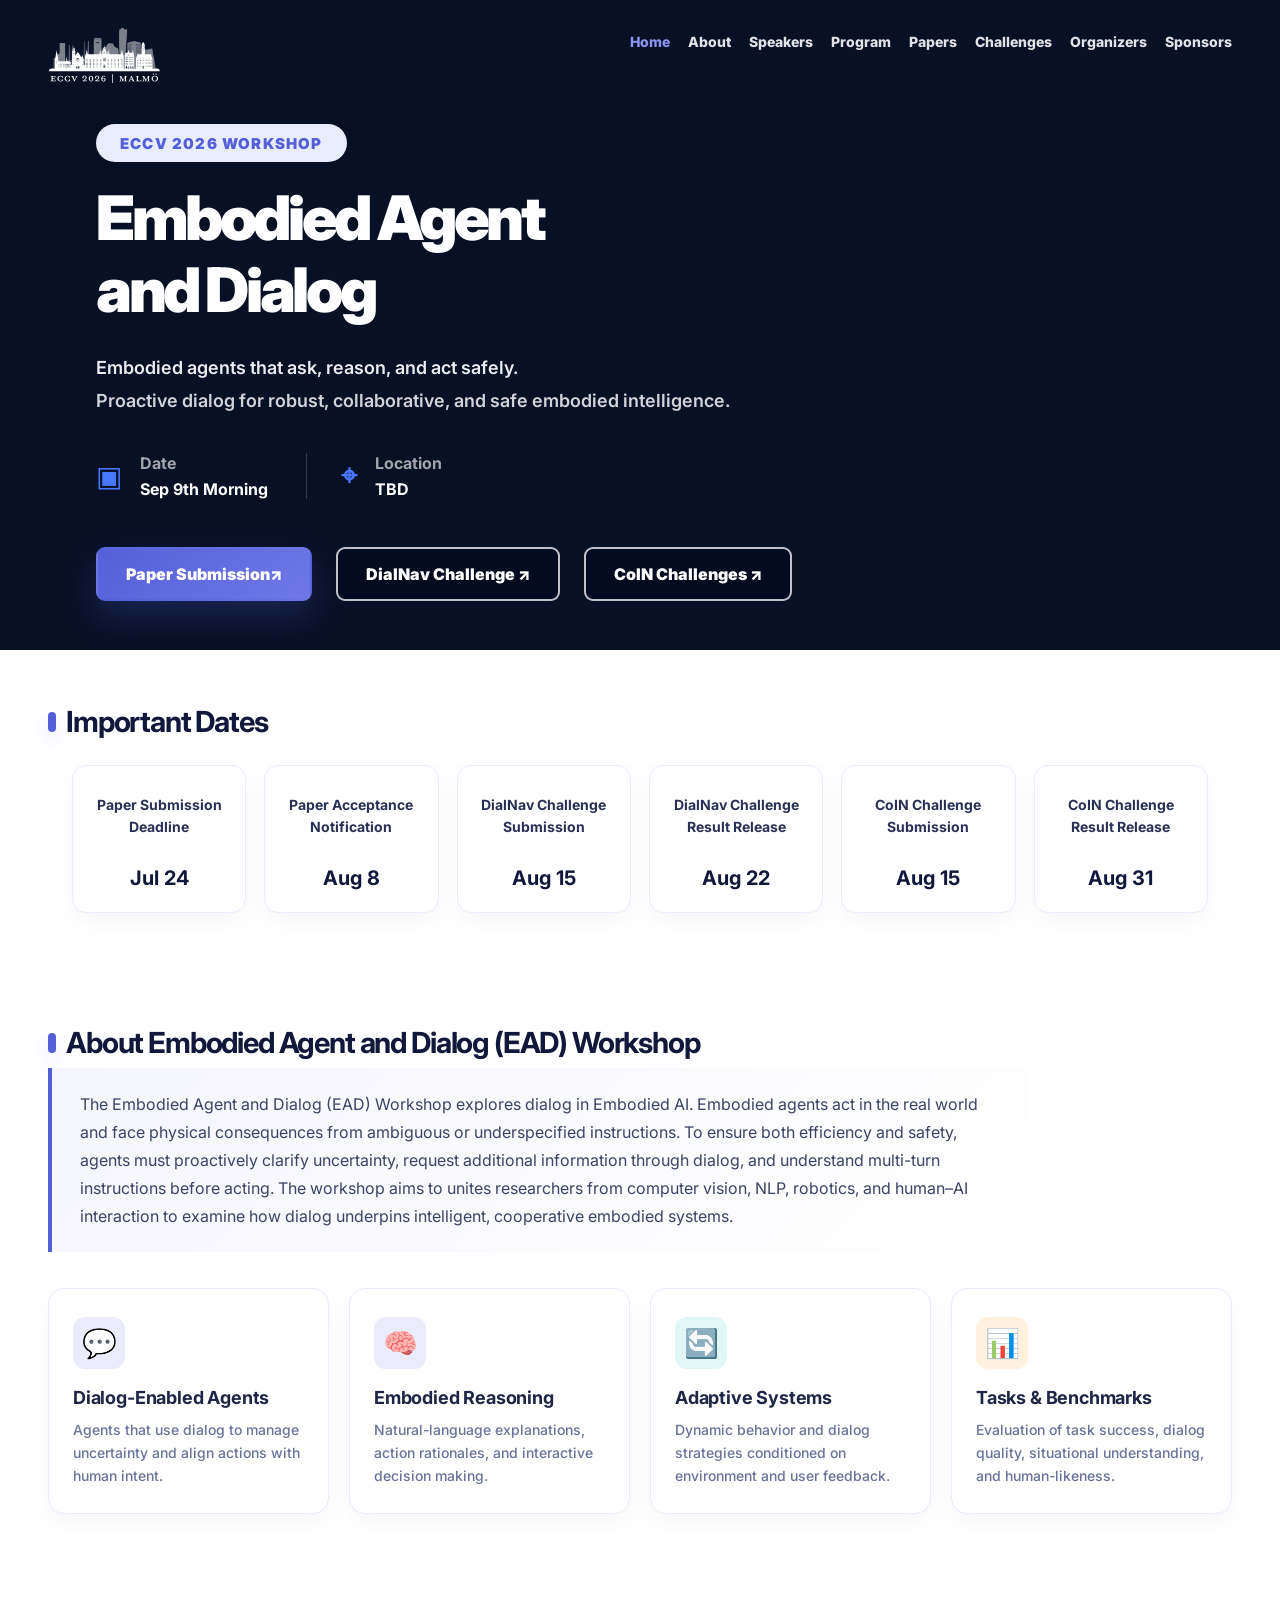
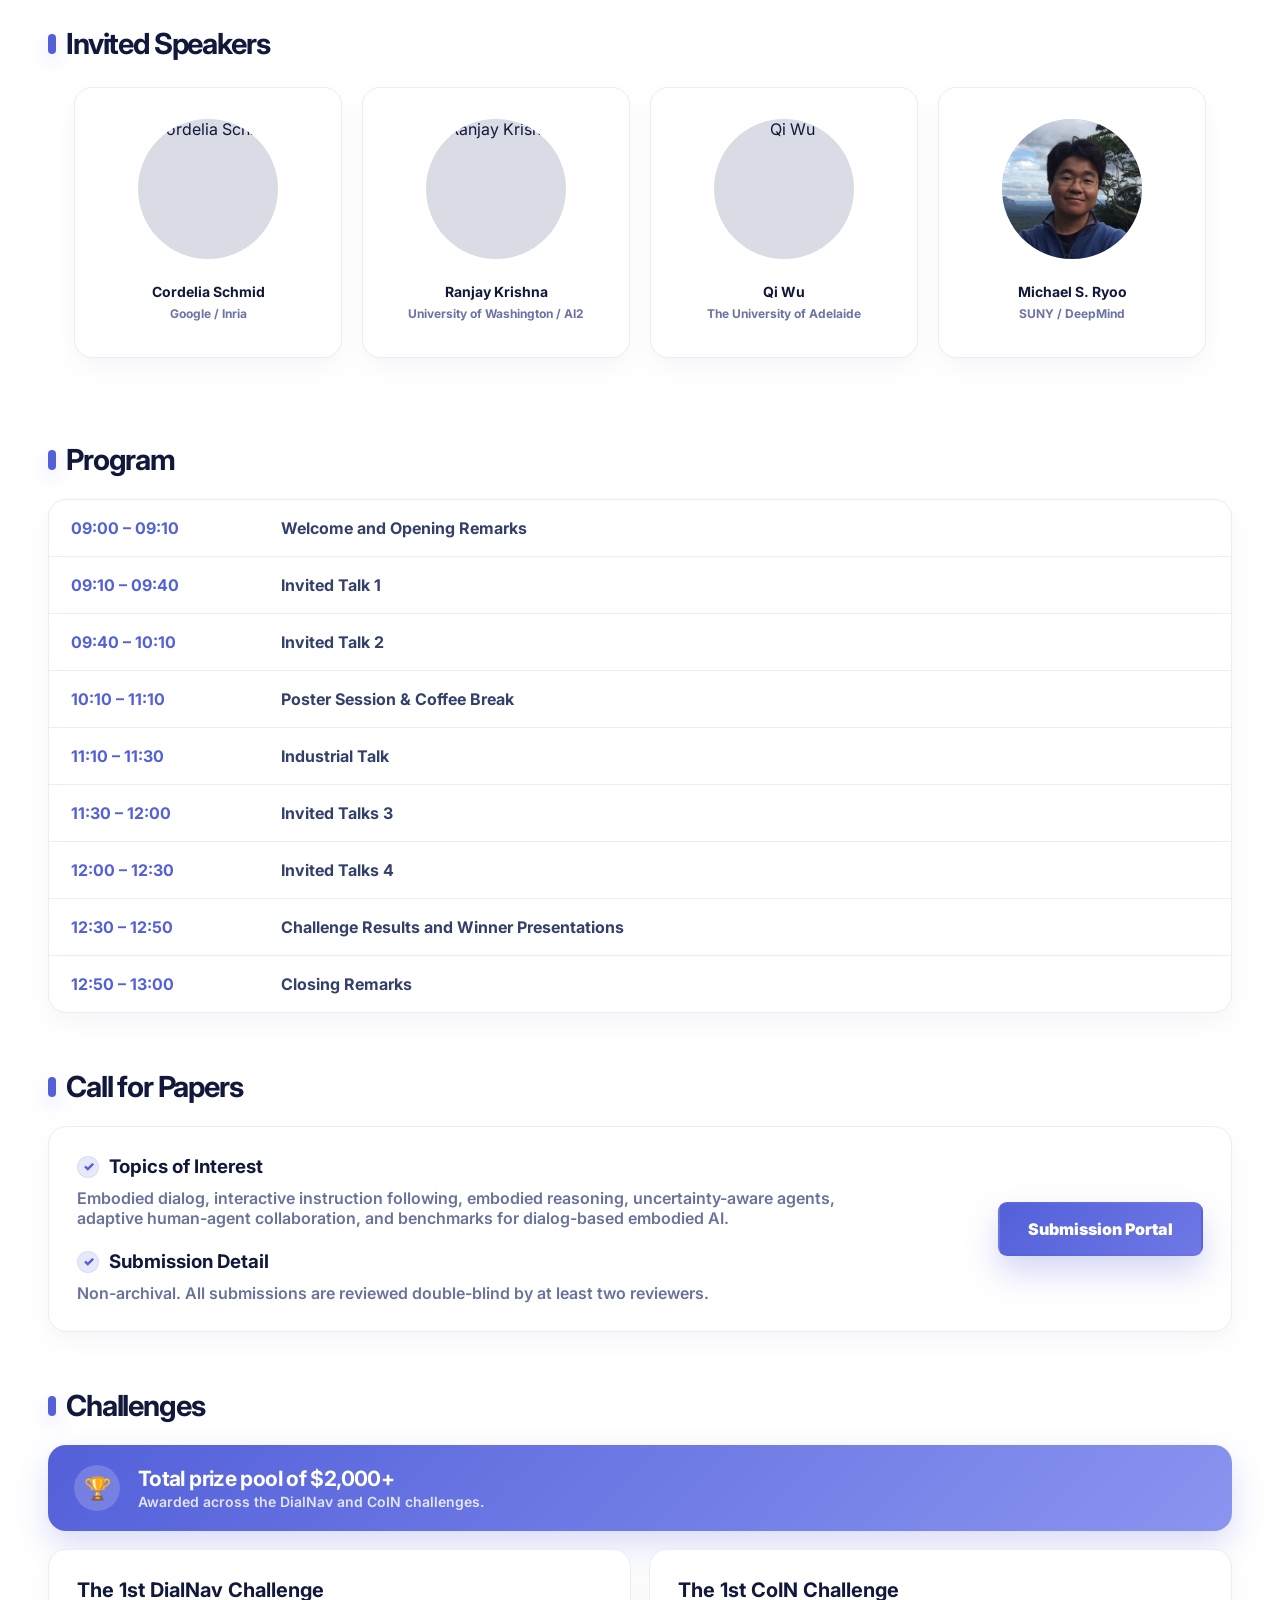
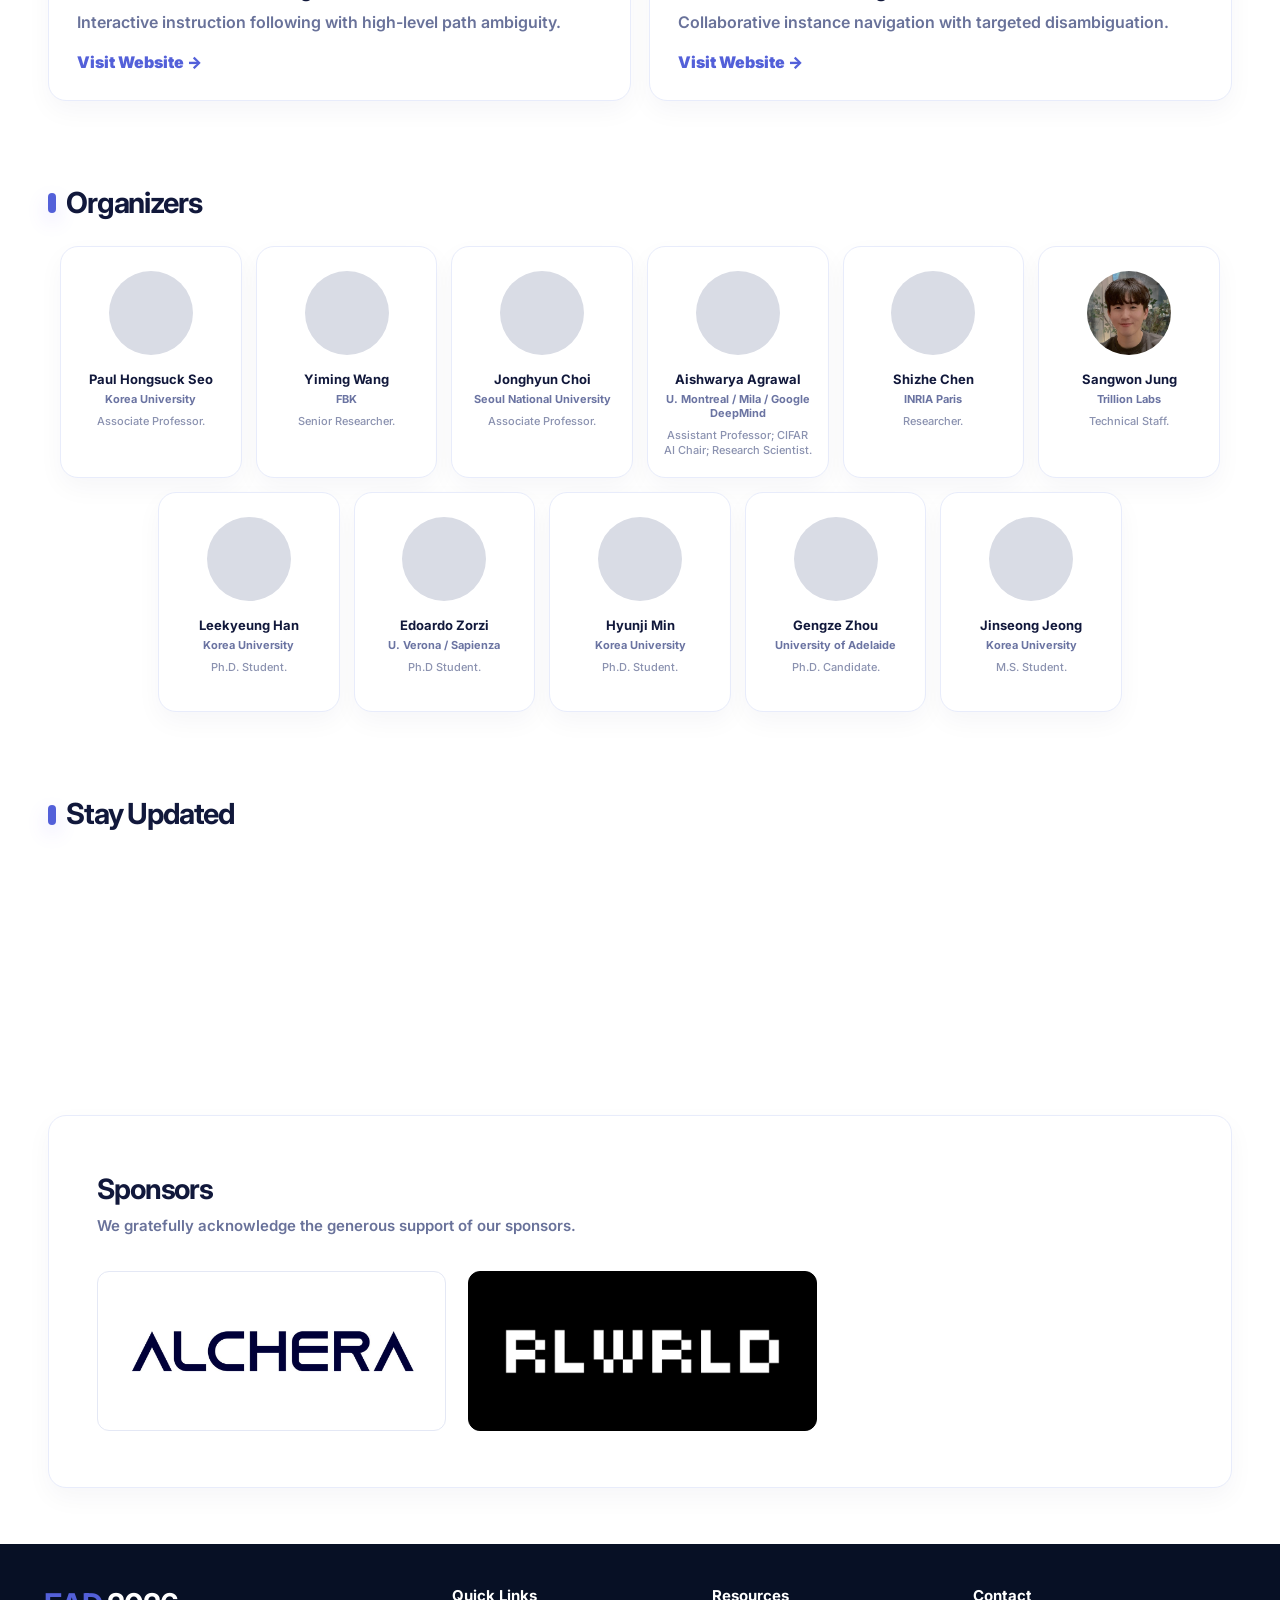
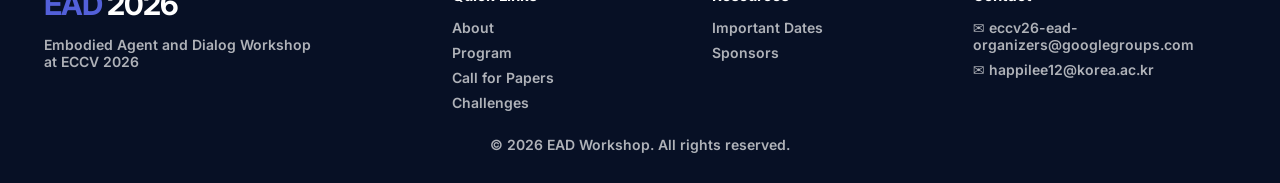
==== commit 86e0f58a: "update timeline" ====
--- a/index.html
+++ b/index.html
@@ -249,10 +249,11 @@
         <div><strong>09:10 – 09:40</strong><span>Invited Talk 1</span></div>
         <div><strong>09:40 – 10:10</strong><span>Invited Talk 2</span></div>
         <div><strong>10:10 – 11:10</strong><span>Poster Session & Coffee Break</span></div>
-        <div><strong>11:10 – 11:40</strong><span>Invited Talks 3</span></div>
-        <div><strong>11:40 – 12:10</strong><span>Invited Talks 4</span></div>
-        <div><strong>12:10 – 13:10</strong><span>Challenge Results and Winner Presentations</span></div>
-        <div><strong>13:10 – 13:20</strong><span>Closing Remarks</span></div>
+        <div><strong>11:10 – 11:30</strong><span>Industrial Talk</span></div>
+        <div><strong>11:30 – 12:00</strong><span>Invited Talks 3</span></div>
+        <div><strong>12:00 – 12:30</strong><span>Invited Talks 4</span></div>
+        <div><strong>12:30 – 12:50</strong><span>Challenge Results and Winner Presentations</span></div>
+        <div><strong>12:50 – 13:00</strong><span>Closing Remarks</span></div>
       </div>
     </section>
 
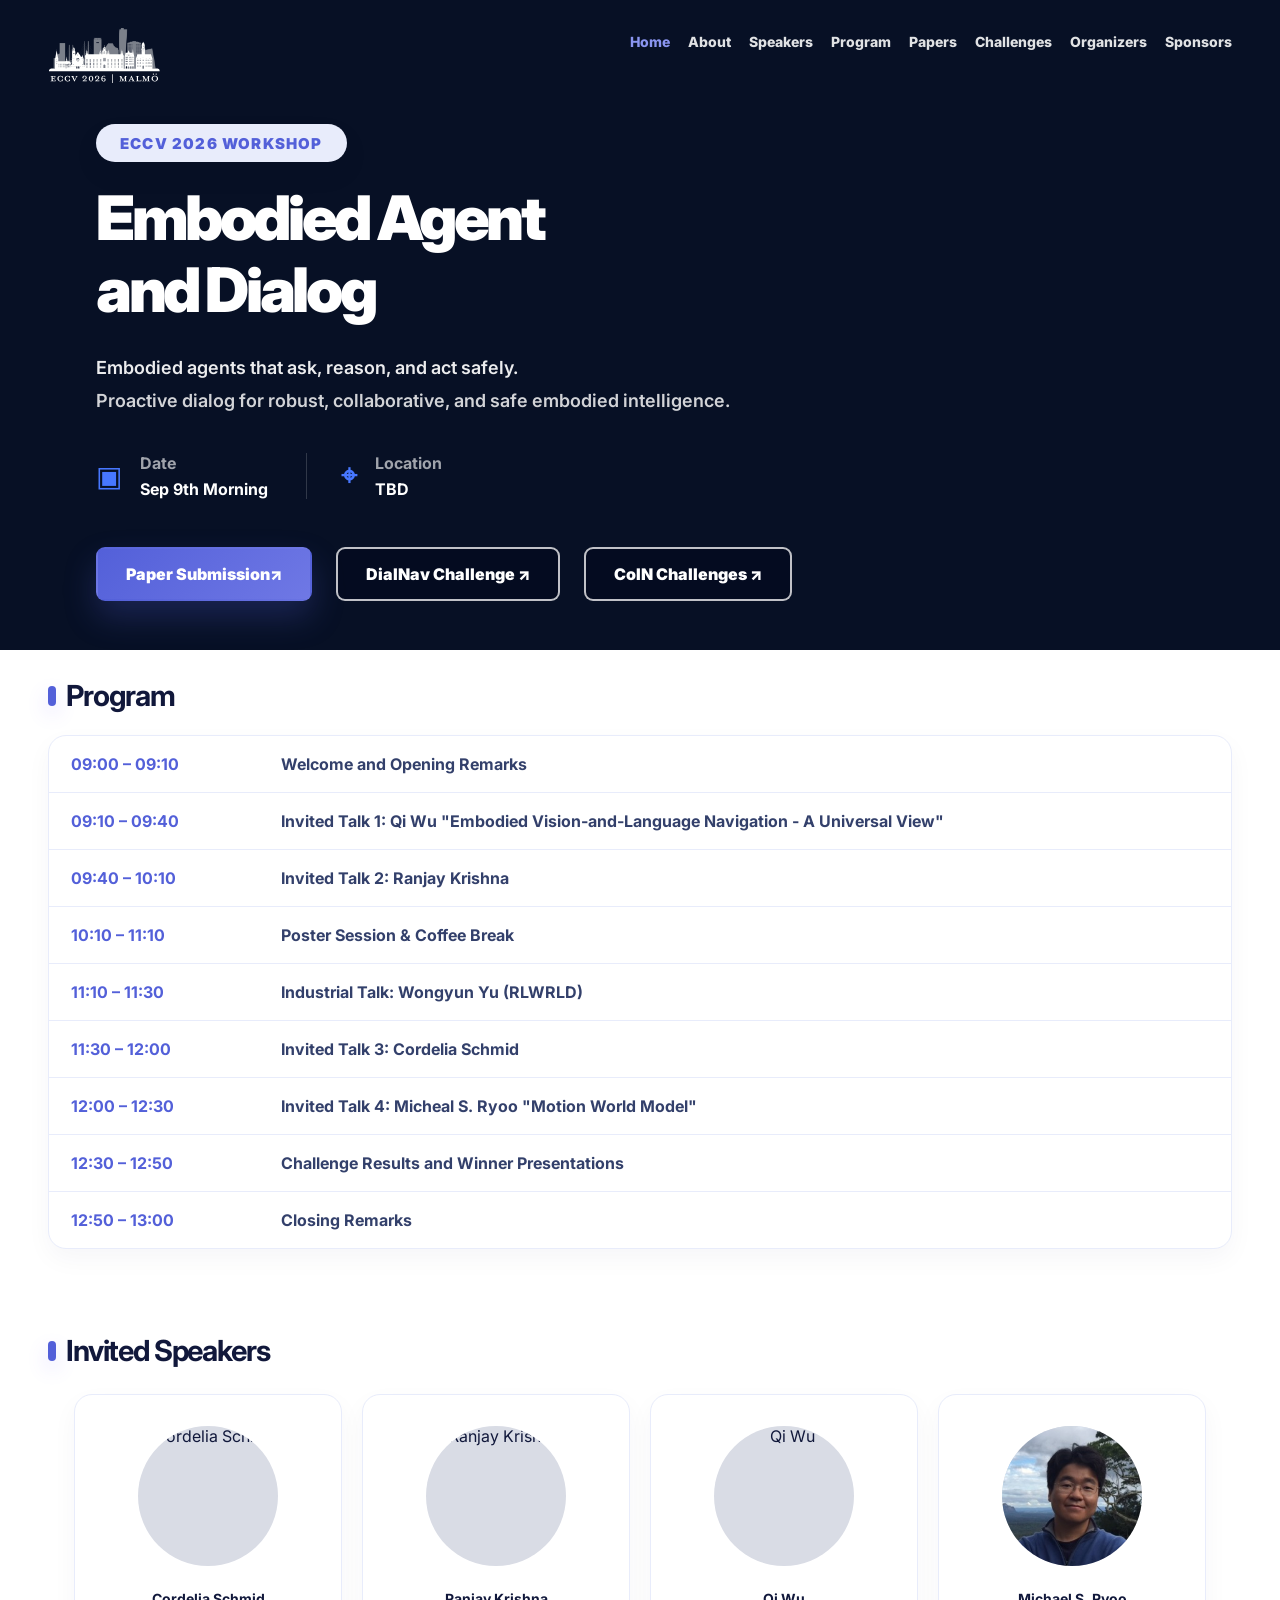
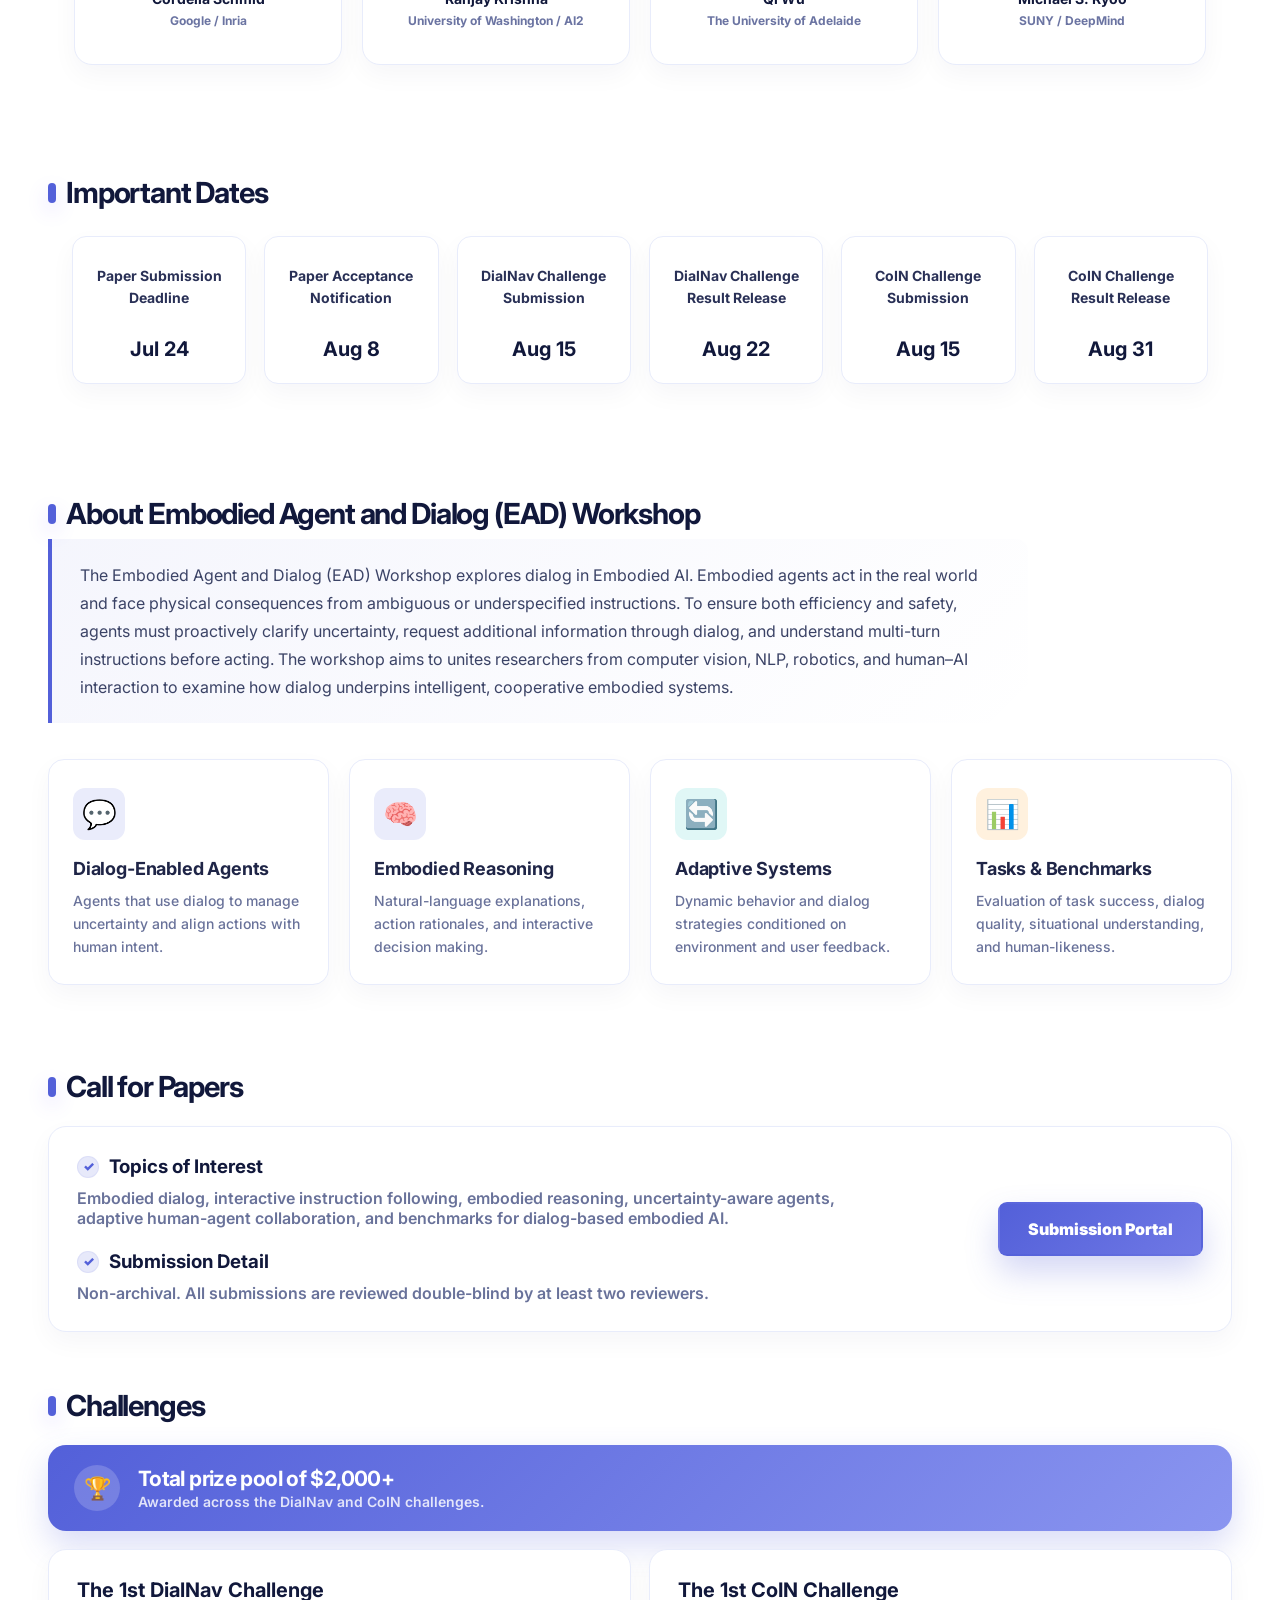
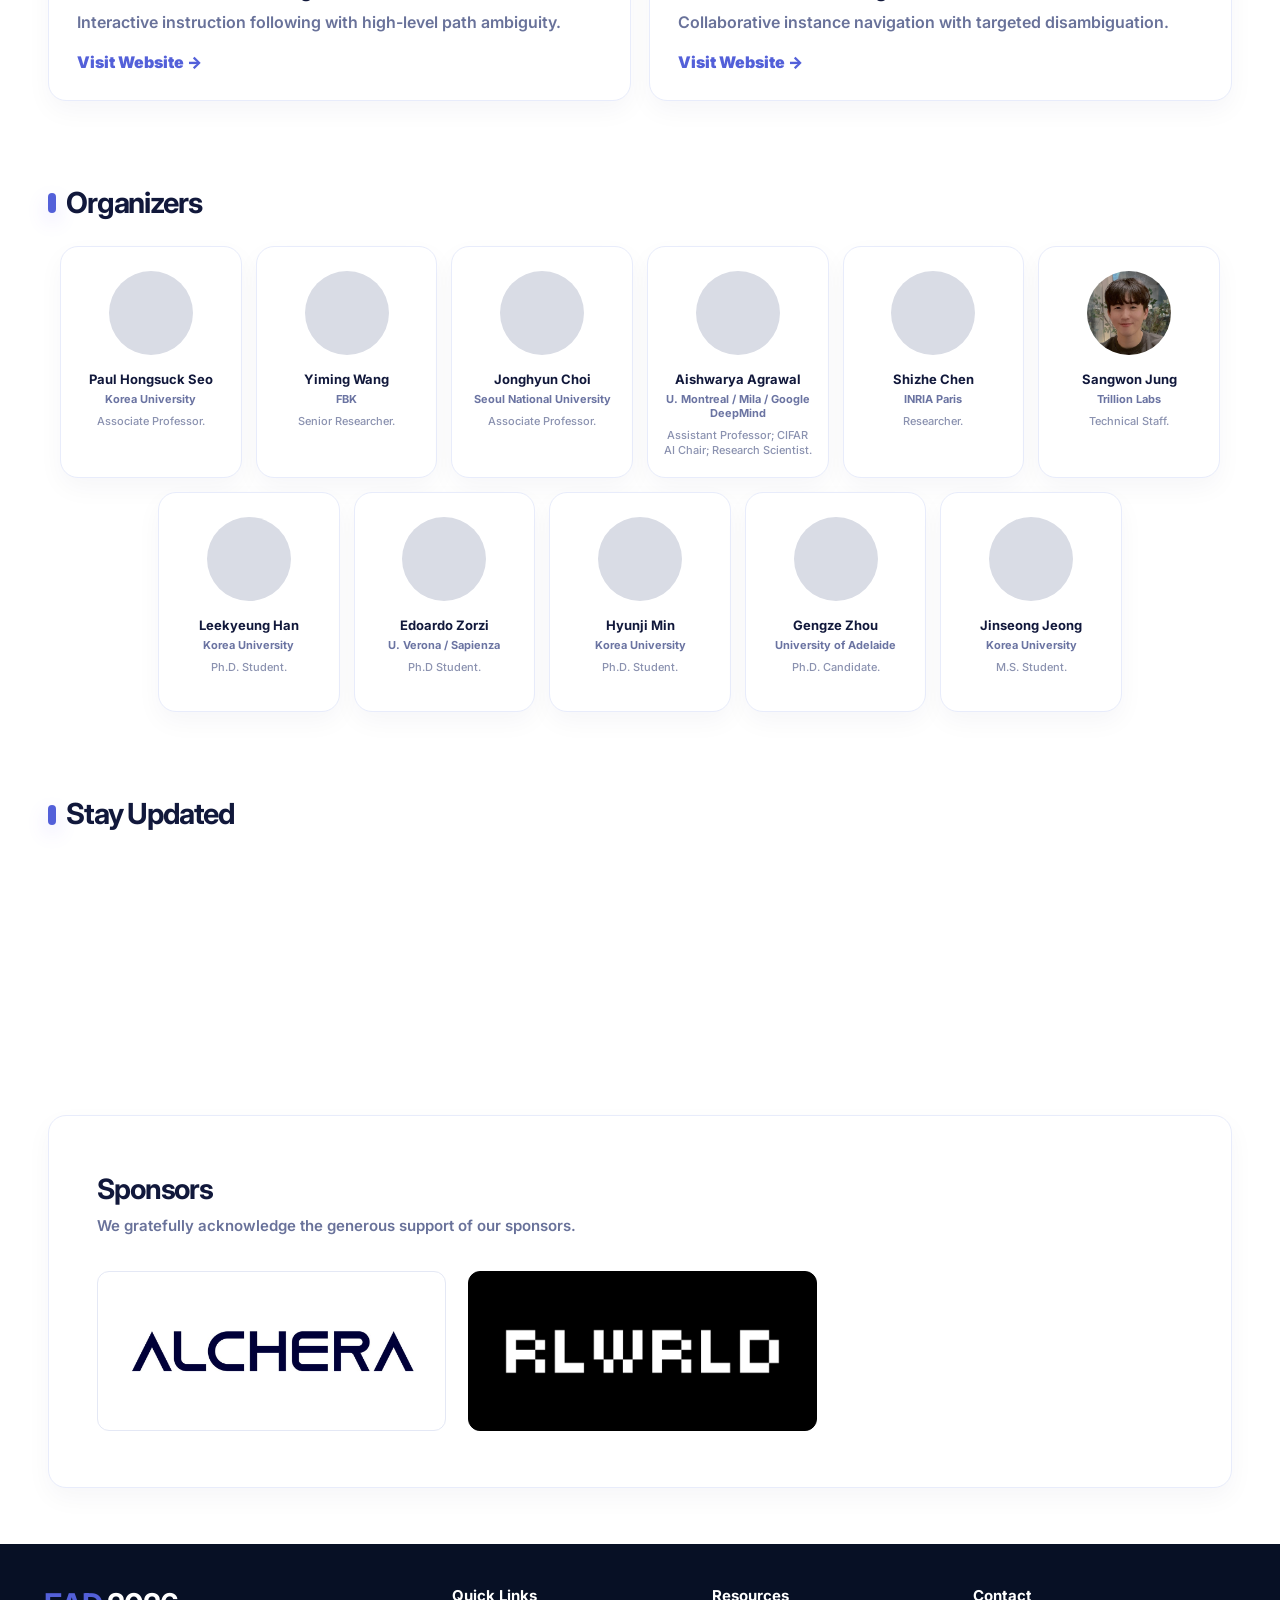
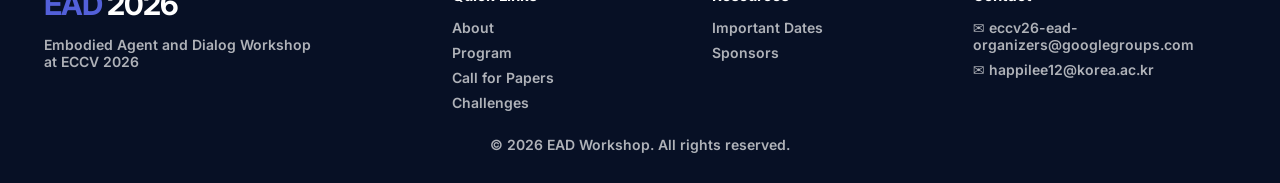
==== commit 62826665: "update title & speaker on schedule" ====
--- a/index.html
+++ b/index.html
@@ -94,110 +94,22 @@
       </div>
     </section>
 
-    <section id="dates" class="section dates-section">
-      <div class="section-title-row">
-        <div class="section-title">
-          <h2>Important Dates</h2>
-        </div>
-        <!-- <a class="section-link" href="#program">View full schedule →</a> -->
-      </div>
-
-      <div class="date-grid">
-        <article class="date-card">
-          <h3>Paper Submission<br />Deadline</h3>
-          <strong>Jul 24</strong>
-        </article>
-        <article class="date-card">
-          <h3>Paper Acceptance<br />Notification</h3>
-          <strong>Aug 8</strong>
-        </article>
-        <article class="date-card">
-          <h3>DialNav Challenge Submission</h3>
-          <strong>Aug 15</strong>
-        </article>
-        <article class="date-card">
-          <h3>DialNav Challenge Result Release</h3>
-          <strong>Aug 22</strong>
-        </article>
-        <article class="date-card">
-          <h3>CoIN Challenge Submission</h3>
-          <strong>Aug 15</strong>
-        </article>
-        <article class="date-card">
-          <h3>CoIN Challenge Result Release</h3>
-          <strong>Aug 31</strong>
-        </article>
-      </div>
-    </section>
-
-    <section id="about" class="section">
+    <section id="program" class="section compact">
       <div class="section-title">
-        <h2>About Embodied Agent and Dialog (EAD) Workshop</h2>
-      </div>
-
-      <div class="about-lead">
-        <p>
-          The Embodied Agent and Dialog (EAD) Workshop explores dialog in Embodied AI.
-          Embodied agents act in the real world and face physical consequences from
-          ambiguous or underspecified instructions. To ensure both efficiency and safety,
-          agents must proactively clarify uncertainty, request additional information
-          through dialog, and understand multi-turn instructions before acting.
-          The workshop aims to unites researchers from computer vision, NLP, robotics, and
-          human–AI interaction to examine how dialog underpins intelligent, cooperative
-          embodied systems.
-        </p>
-      </div>
-
-      <div class="theme-grid">
-        <article class="theme-card">
-          <div class="theme-icon purple">💬</div>
-          <h3>Dialog-Enabled Agents</h3>
-          <p>Agents that use dialog to manage uncertainty and align actions with human intent.</p>
-        </article>
-        <article class="theme-card">
-          <div class="theme-icon blue">🧠</div>
-          <h3>Embodied Reasoning</h3>
-          <p>Natural-language explanations, action rationales, and interactive decision making.</p>
-        </article>
-        <article class="theme-card">
-          <div class="theme-icon teal">🔄</div>
-          <h3>Adaptive Systems</h3>
-          <p>Dynamic behavior and dialog strategies conditioned on environment and user feedback.</p>
-        </article>
-        <article class="theme-card">
-          <div class="theme-icon orange">📊</div>
-          <h3>Tasks &amp; Benchmarks</h3>
-          <p>Evaluation of task success, dialog quality, situational understanding, and human-likeness.</p>
-        </article>
-      </div>
-    </section>
-
-    <!-- <section id="news" class="section">
-      <div class="section-title-row">
-        <div class="section-title">
-          <h2>News</h2>
-        </div>
-      </div>
-
-      <article class="news-card">
-        <div class="news-thumb">
-          <div class="news-badge">✓</div>
-          <strong>EAD 2026</strong>
-          <span>OFFICIAL</span>
-        </div>
-        <div class="news-body">
-          <div class="news-meta">
-            <span>May 16, 2025</span>
-            <em>New</em>
-          </div>
-          <h3>EAD Workshop is Officially Accepted at ECCV 2026!</h3>
-          <p>
-            We are excited to announce that the Embodied Agent and Dialog (EAD) Workshop
-            has been officially accepted as a workshop at ECCV 2026.
-          </p>
-        </div>
-      </article>
-    </section> -->
+        <h2>Program</h2>
+      </div>
+      <div class="program-table">
+        <div><strong>09:00 – 09:10</strong><span>Welcome and Opening Remarks</span></div>
+        <div><strong>09:10 – 09:40</strong><span>Invited Talk 1: Qi Wu "Embodied Vision-and-Language Navigation - A Universal View" </span></div>
+        <div><strong>09:40 – 10:10</strong><span>Invited Talk 2: Ranjay Krishna</span></div>
+        <div><strong>10:10 – 11:10</strong><span>Poster Session & Coffee Break</span></div>
+        <div><strong>11:10 – 11:30</strong><span>Industrial Talk: Wongyun Yu (RLWRLD)</span></div>
+        <div><strong>11:30 – 12:00</strong><span>Invited Talk 3: Cordelia Schmid</span></div>
+        <div><strong>12:00 – 12:30</strong><span>Invited Talk 4: Micheal S. Ryoo "Motion World Model"</span></div>
+        <div><strong>12:30 – 12:50</strong><span>Challenge Results and Winner Presentations</span></div>
+        <div><strong>12:50 – 13:00</strong><span>Closing Remarks</span></div>
+      </div>
+    </section>
 
     <section id="speakers" class="section">
       <div class="section-title-row">
@@ -240,22 +152,110 @@
       <!-- <div class="slider-dots"><b></b><span></span><span></span><span></span></div> -->
     </section>
 
-    <section id="program" class="section compact">
+    <section id="dates" class="section dates-section">
+      <div class="section-title-row">
+        <div class="section-title">
+          <h2>Important Dates</h2>
+        </div>
+        <!-- <a class="section-link" href="#program">View full schedule →</a> -->
+      </div>
+
+      <div class="date-grid">
+        <article class="date-card">
+          <h3>Paper Submission<br />Deadline</h3>
+          <strong>Jul 24</strong>
+        </article>
+        <article class="date-card">
+          <h3>Paper Acceptance<br />Notification</h3>
+          <strong>Aug 8</strong>
+        </article>
+        <article class="date-card">
+          <h3>DialNav Challenge Submission</h3>
+          <strong>Aug 15</strong>
+        </article>
+        <article class="date-card">
+          <h3>DialNav Challenge Result Release</h3>
+          <strong>Aug 22</strong>
+        </article>
+        <article class="date-card">
+          <h3>CoIN Challenge Submission</h3>
+          <strong>Aug 15</strong>
+        </article>
+        <article class="date-card">
+          <h3>CoIN Challenge Result Release</h3>
+          <strong>Aug 31</strong>
+        </article>
+      </div>
+    </section>
+
+    <section id="about" class="section">
       <div class="section-title">
-        <h2>Program</h2>
-      </div>
-      <div class="program-table">
-        <div><strong>09:00 – 09:10</strong><span>Welcome and Opening Remarks</span></div>
-        <div><strong>09:10 – 09:40</strong><span>Invited Talk 1</span></div>
-        <div><strong>09:40 – 10:10</strong><span>Invited Talk 2</span></div>
-        <div><strong>10:10 – 11:10</strong><span>Poster Session & Coffee Break</span></div>
-        <div><strong>11:10 – 11:30</strong><span>Industrial Talk</span></div>
-        <div><strong>11:30 – 12:00</strong><span>Invited Talks 3</span></div>
-        <div><strong>12:00 – 12:30</strong><span>Invited Talks 4</span></div>
-        <div><strong>12:30 – 12:50</strong><span>Challenge Results and Winner Presentations</span></div>
-        <div><strong>12:50 – 13:00</strong><span>Closing Remarks</span></div>
-      </div>
-    </section>
+        <h2>About Embodied Agent and Dialog (EAD) Workshop</h2>
+      </div>
+
+      <div class="about-lead">
+        <p>
+          The Embodied Agent and Dialog (EAD) Workshop explores dialog in Embodied AI.
+          Embodied agents act in the real world and face physical consequences from
+          ambiguous or underspecified instructions. To ensure both efficiency and safety,
+          agents must proactively clarify uncertainty, request additional information
+          through dialog, and understand multi-turn instructions before acting.
+          The workshop aims to unites researchers from computer vision, NLP, robotics, and
+          human–AI interaction to examine how dialog underpins intelligent, cooperative
+          embodied systems.
+        </p>
+      </div>
+
+      <div class="theme-grid">
+        <article class="theme-card">
+          <div class="theme-icon purple">💬</div>
+          <h3>Dialog-Enabled Agents</h3>
+          <p>Agents that use dialog to manage uncertainty and align actions with human intent.</p>
+        </article>
+        <article class="theme-card">
+          <div class="theme-icon blue">🧠</div>
+          <h3>Embodied Reasoning</h3>
+          <p>Natural-language explanations, action rationales, and interactive decision making.</p>
+        </article>
+        <article class="theme-card">
+          <div class="theme-icon teal">🔄</div>
+          <h3>Adaptive Systems</h3>
+          <p>Dynamic behavior and dialog strategies conditioned on environment and user feedback.</p>
+        </article>
+        <article class="theme-card">
+          <div class="theme-icon orange">📊</div>
+          <h3>Tasks &amp; Benchmarks</h3>
+          <p>Evaluation of task success, dialog quality, situational understanding, and human-likeness.</p>
+        </article>
+      </div>
+    </section>
+
+    <!-- <section id="news" class="section">
+      <div class="section-title-row">
+        <div class="section-title">
+          <h2>News</h2>
+        </div>
+      </div>
+
+      <article class="news-card">
+        <div class="news-thumb">
+          <div class="news-badge">✓</div>
+          <strong>EAD 2026</strong>
+          <span>OFFICIAL</span>
+        </div>
+        <div class="news-body">
+          <div class="news-meta">
+            <span>May 16, 2025</span>
+            <em>New</em>
+          </div>
+          <h3>EAD Workshop is Officially Accepted at ECCV 2026!</h3>
+          <p>
+            We are excited to announce that the Embodied Agent and Dialog (EAD) Workshop
+            has been officially accepted as a workshop at ECCV 2026.
+          </p>
+        </div>
+      </article>
+    </section> -->
 
     <section id="cfp" class="section compact">
       <div class="section-title">
@@ -319,7 +319,7 @@
         <article class="mini-person"><a class="mini-photo" href="https://www.iro.umontreal.ca/~agrawal/" target="_blank" rel="noopener" style="background-image:url('assets/organizer-aishwaryaagrawal.jpg')"></a><h3><a href="https://www.iro.umontreal.ca/~agrawal/" target="_blank" rel="noopener">Aishwarya Agrawal</a></h3><p>U. Montreal / Mila / Google DeepMind</p><span>Assistant Professor; CIFAR AI Chair; Research Scientist.</span></article>
         <article class="mini-person"><a class="mini-photo" href="https://cshizhe.github.io/" target="_blank" rel="noopener" style="background-image:url('assets/organizer-shizhechen.jpg')"></a><h3><a href="" target="_blank" rel="noopener">Shizhe Chen</a></h3><p>INRIA Paris</p><span>Researcher.</span></article>
         <article class="mini-person"><a class="mini-photo" href="" target="_blank" rel="noopener" style="background-image:url('assets/organizer-sangwonjung.png')"></a><h3><a href="" target="_blank" rel="noopener">Sangwon Jung</a></h3><p>Trillion Labs</p><span>Technical Staff.</span></article>
-        <article class="mini-person"><a class="mini-photo" href="" target="_blank" rel="noopener" style="background-image:url('assets/organizer-leekyeunghan.png')"></a><h3><a href="" target="_blank" rel="noopener">Leekyeung Han</a></h3><p>Korea University</p><span>Ph.D. Student.</span></article>
+        <article class="mini-person"><a class="mini-photo" href="https://happilee12.github.io/" target="_blank" rel="noopener" style="background-image:url('assets/organizer-leekyeunghan.png')"></a><h3><a href="" target="_blank" rel="noopener">Leekyeung Han</a></h3><p>Korea University</p><span>Ph.D. Student.</span></article>
         <article class="mini-person"><a class="mini-photo" href="" target="_blank" rel="noopener" style="background-image:url('assets/organizer-edoardozorzi.jpg')"></a><h3><a href="" target="_blank" rel="noopener">Edoardo Zorzi</a></h3><p>U. Verona / Sapienza</p><span>Ph.D Student.</span></article>
         <article class="mini-person"><a class="mini-photo" href="" target="_blank" rel="noopener" style="background-image:url('assets/organizer-hyunjimin.png')"></a><h3><a href="" target="_blank" rel="noopener">Hyunji Min</a></h3><p>Korea University</p><span>Ph.D. Student.</span></article>
         <article class="mini-person"><a class="mini-photo" href="https://gengzezhou.github.io/" target="_blank" rel="noopener" style="background-image:url('assets/organizer-gengzezhou.jpg')"></a><h3><a href="" target="_blank" rel="noopener">Gengze Zhou</a></h3><p>University of Adelaide</p><span>Ph.D. Candidate.</span></article>
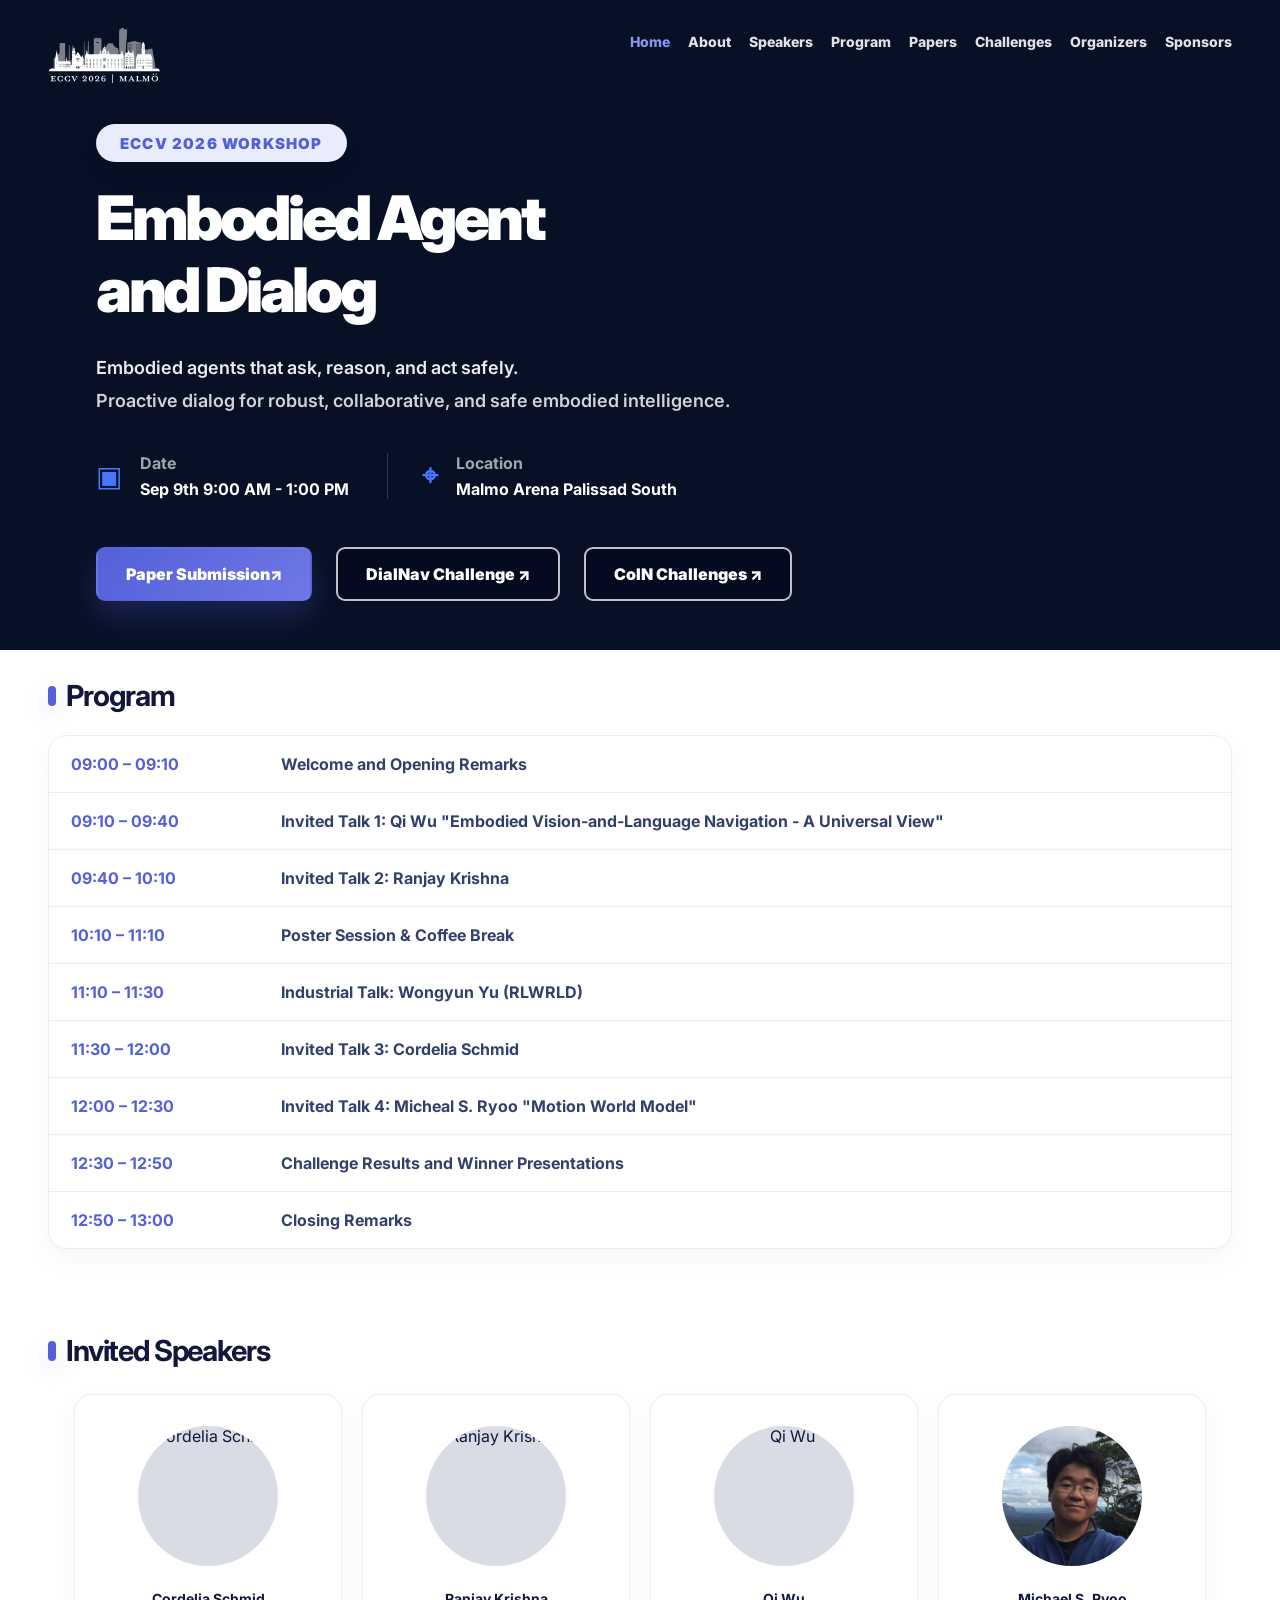
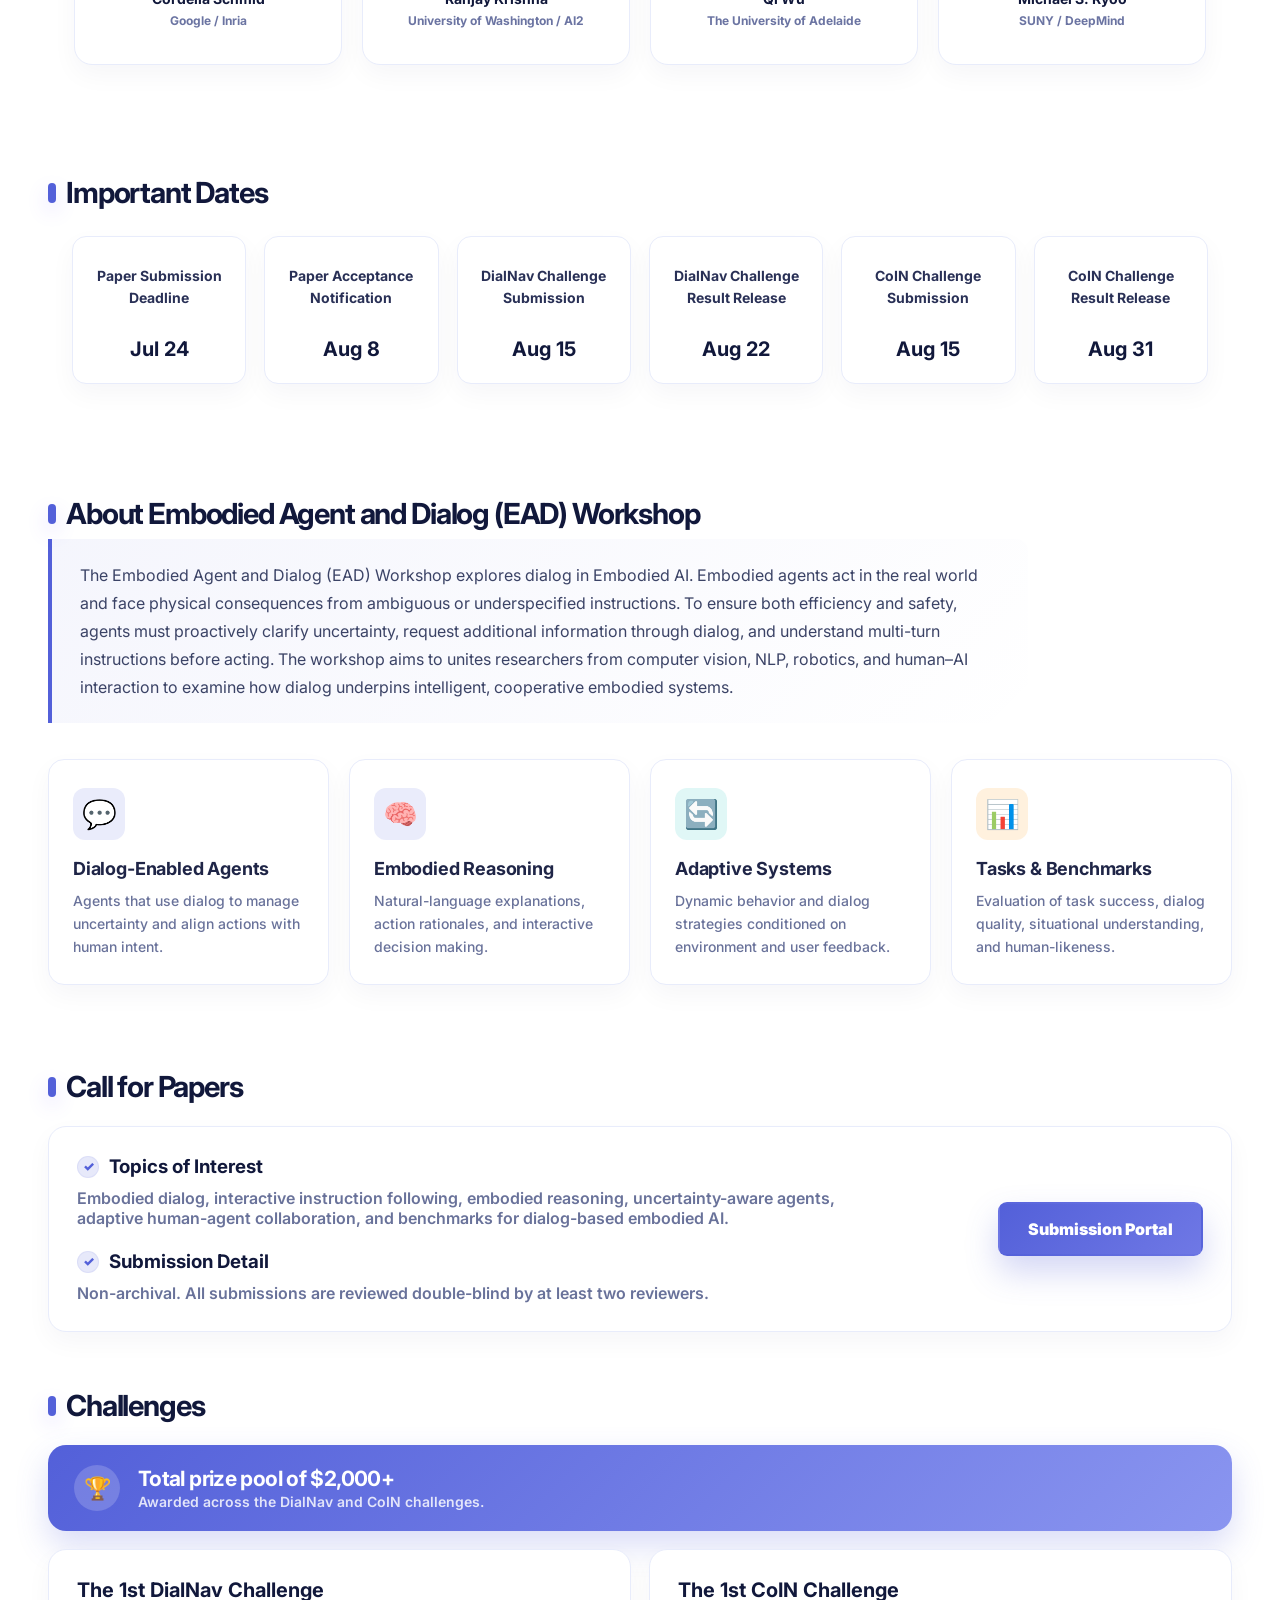
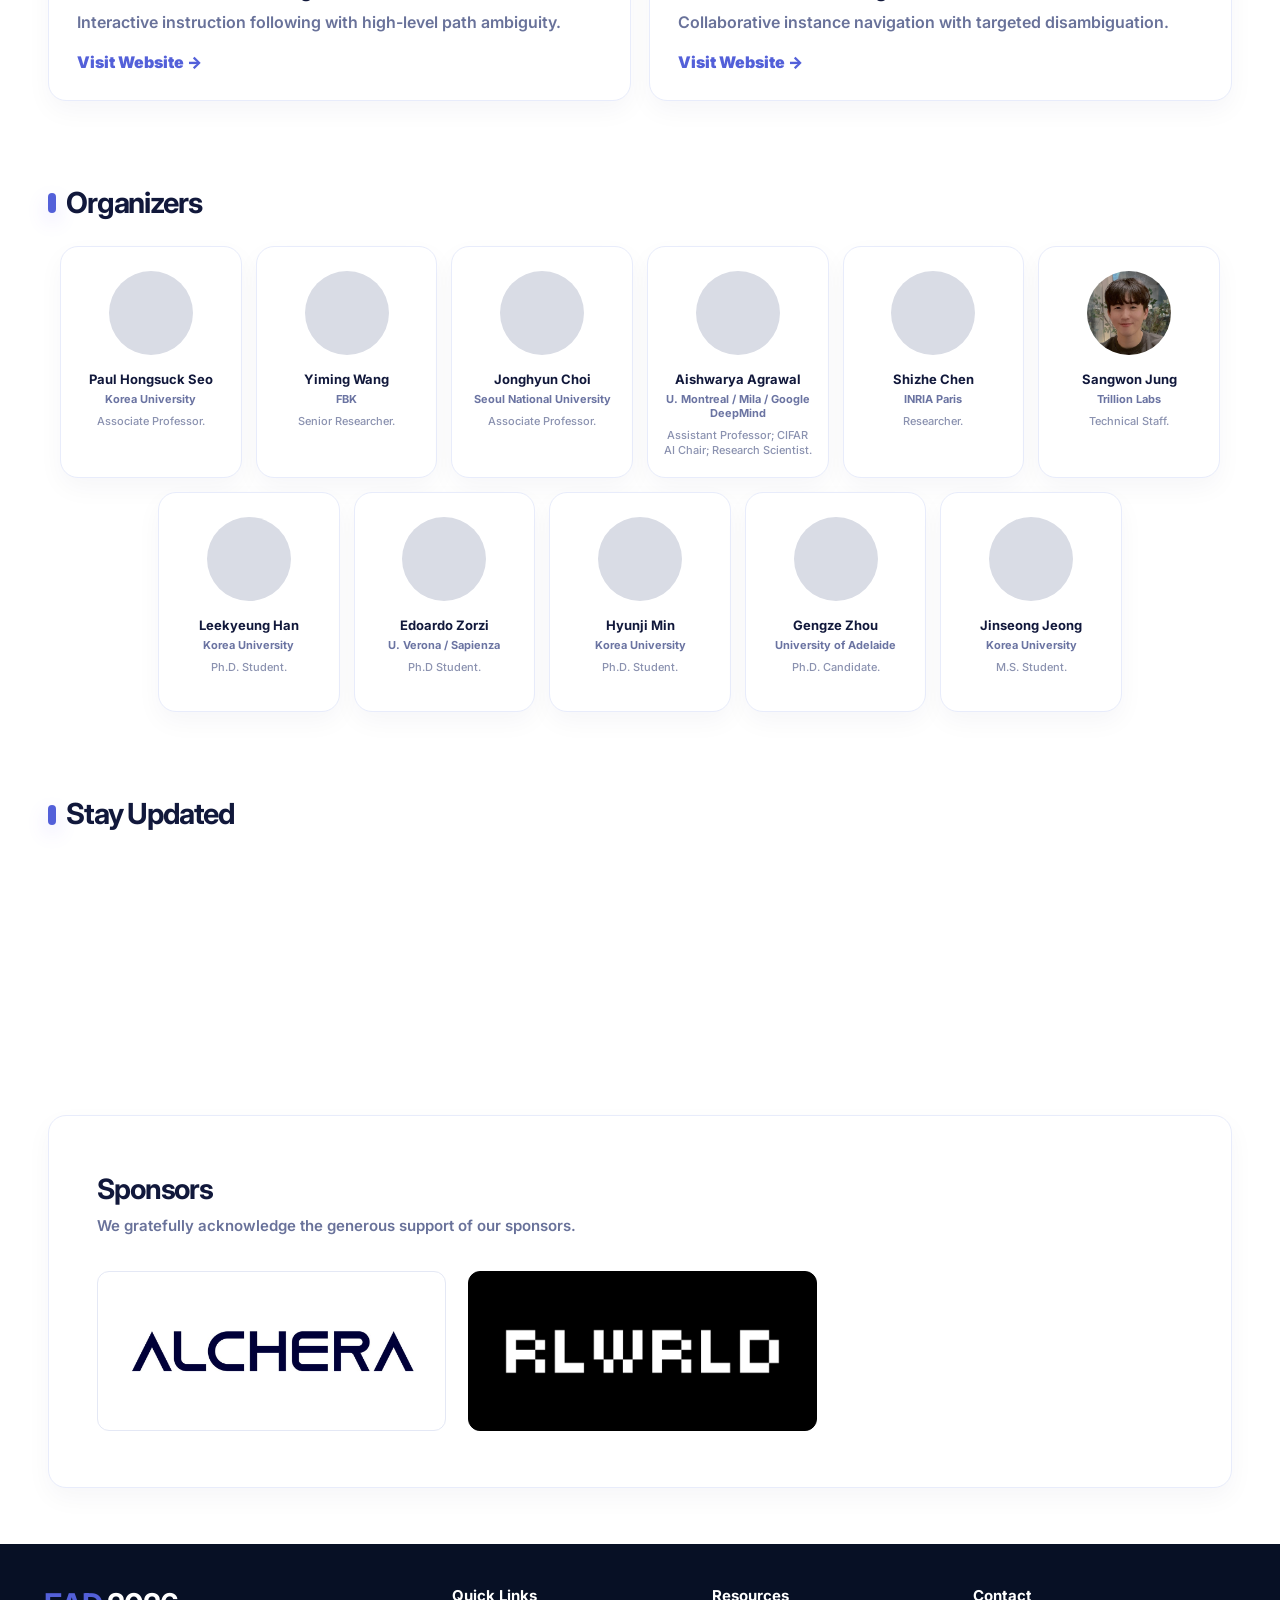
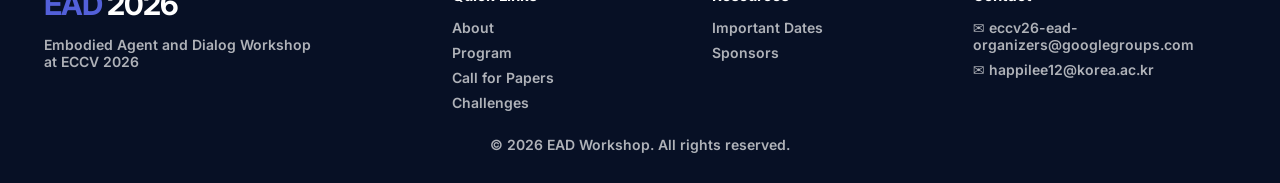
==== commit fc125177: "updated time and location at the header" ====
--- a/index.html
+++ b/index.html
@@ -73,14 +73,14 @@
               <div class="meta-icon">▣</div>
               <div>
                 <p>Date</p>
-                <strong>Sep 9th Morning</strong>
+                <strong>Sep 9th 9:00 AM - 1:00 PM</strong>
               </div>
             </div>
             <div class="meta-item">
               <div class="meta-icon">⌖</div>
               <div>
                 <p>Location</p>
-                <strong>TBD</strong>
+                <strong>Malmo Arena Palissad South</strong>
               </div>
             </div>
           </div>
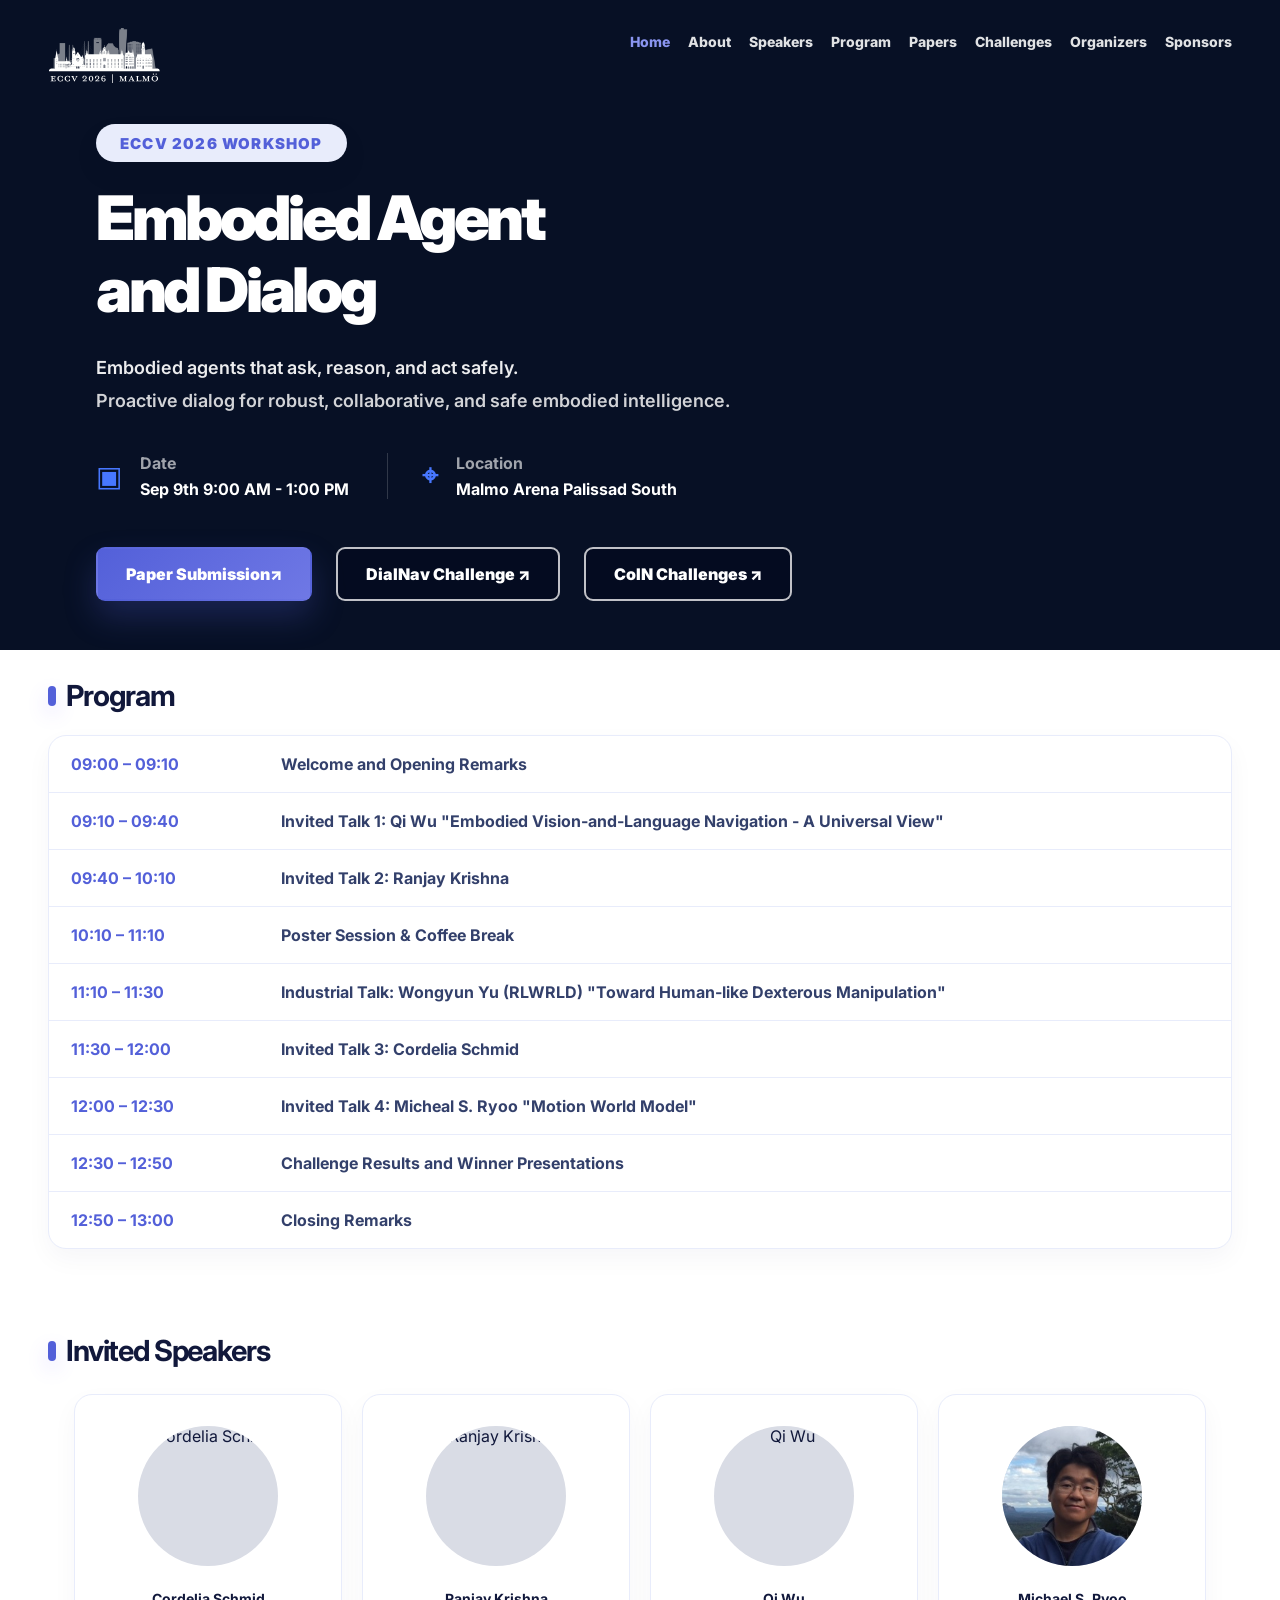
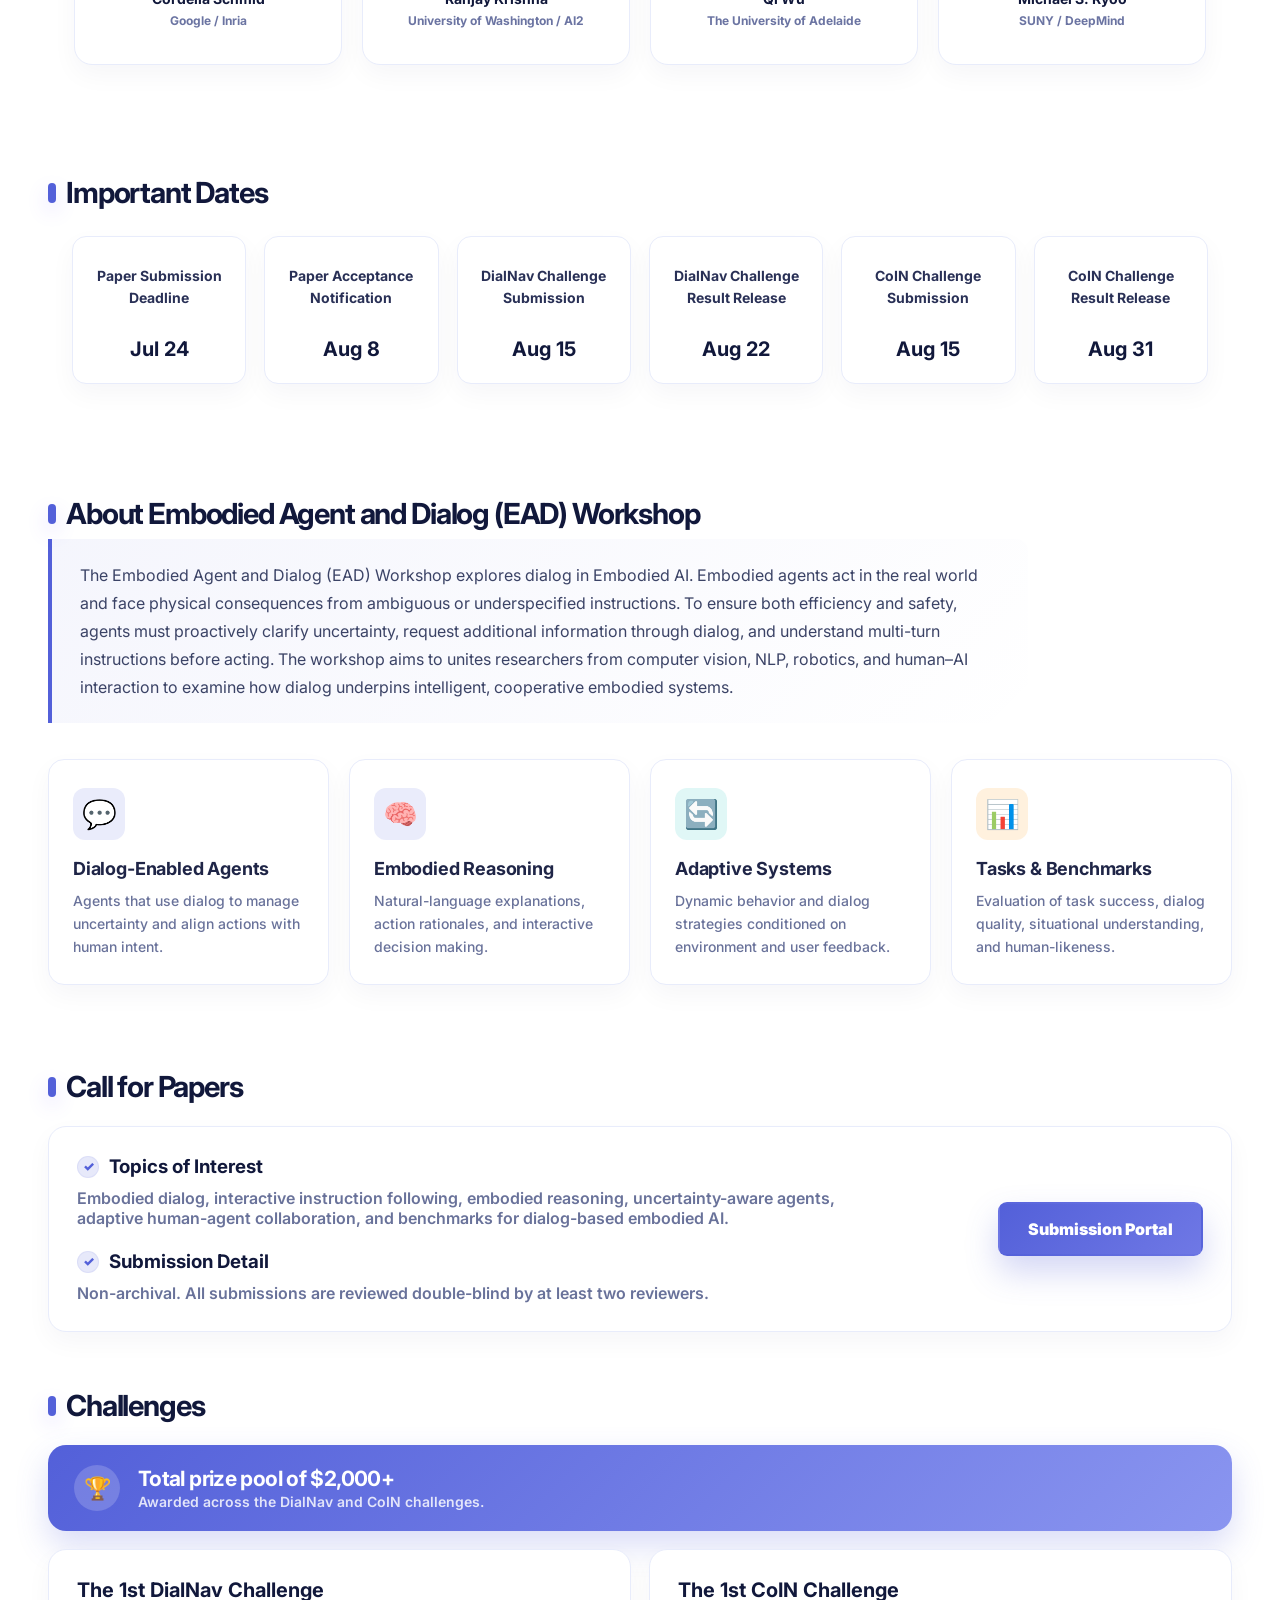
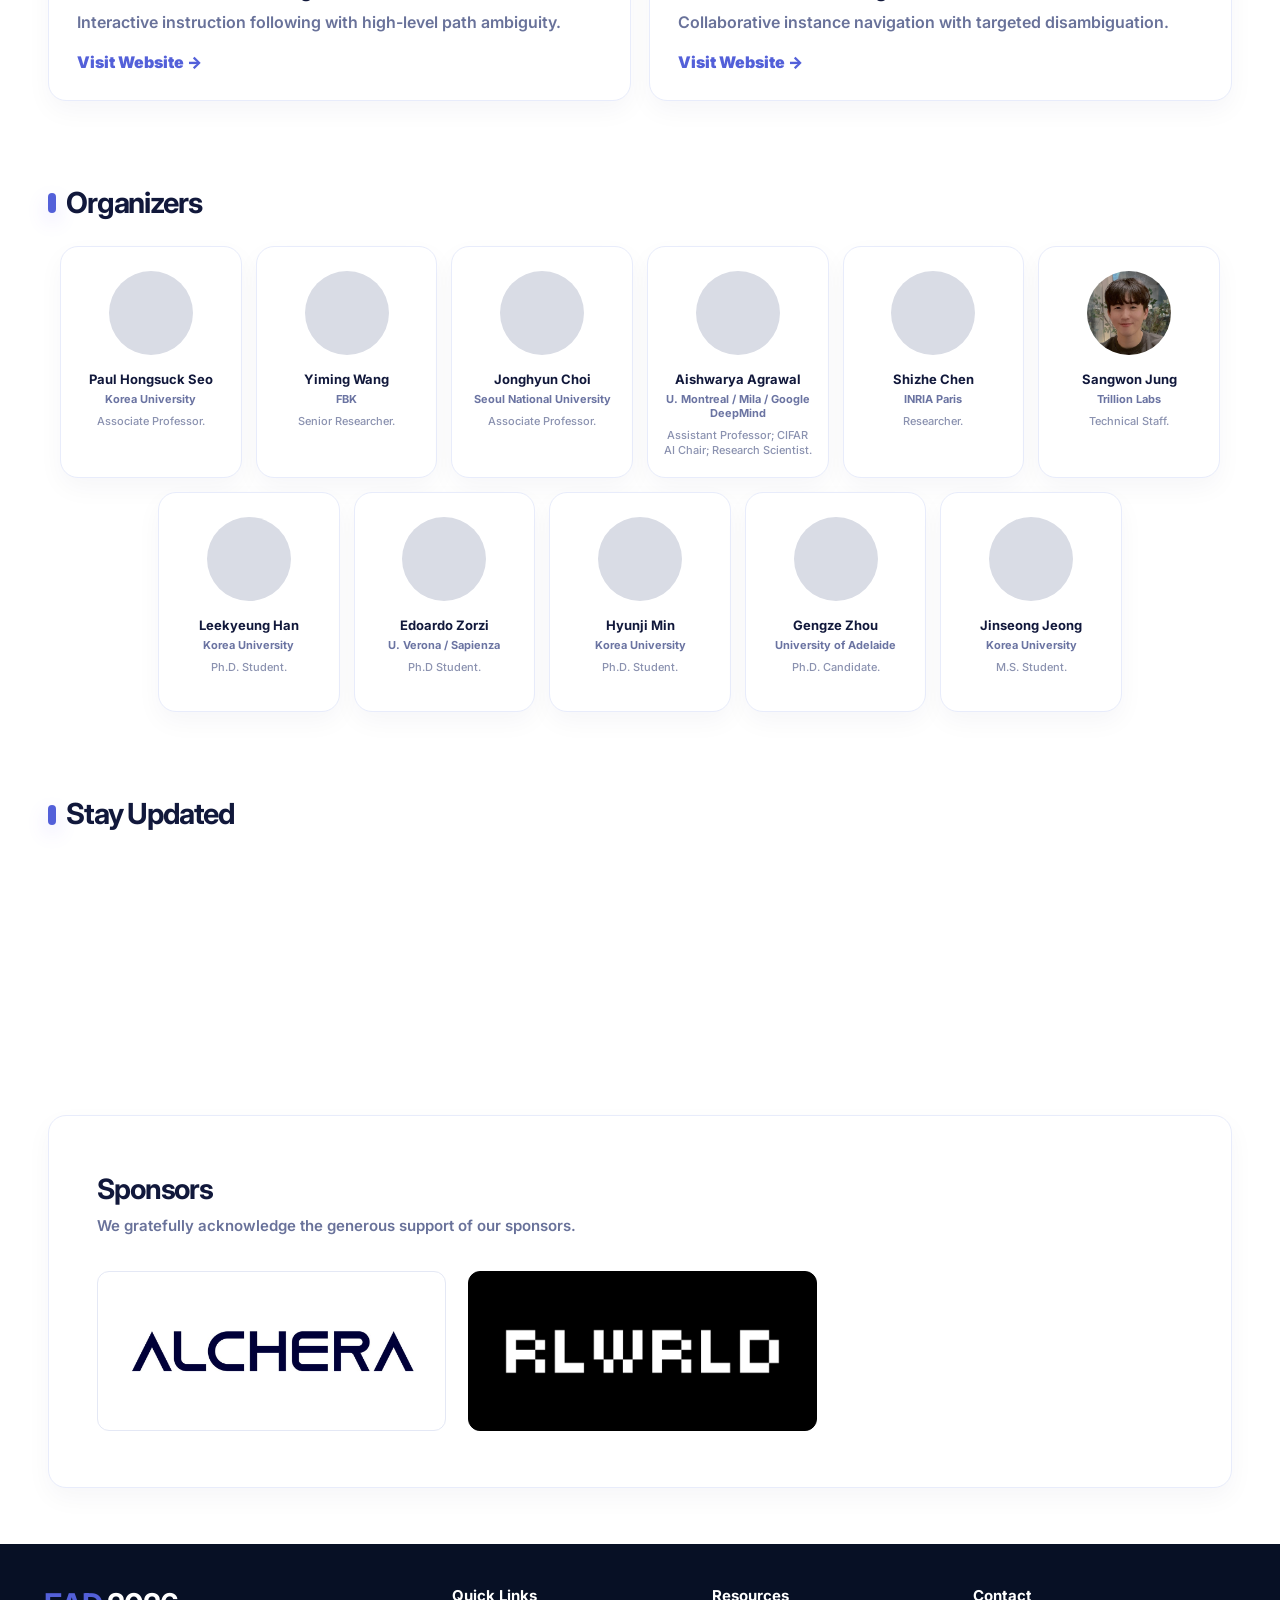
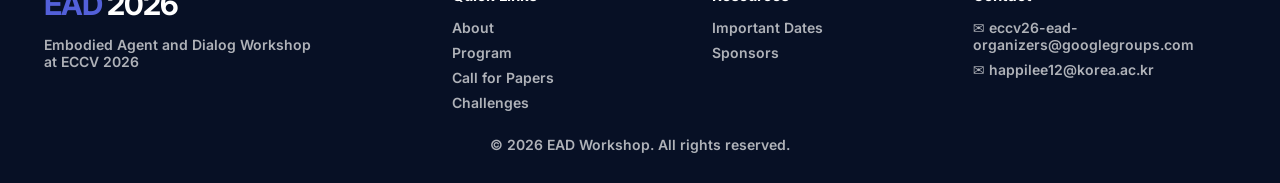
==== commit eeda4435: "update industrial talk title" ====
--- a/index.html
+++ b/index.html
@@ -103,7 +103,7 @@
         <div><strong>09:10 – 09:40</strong><span>Invited Talk 1: Qi Wu "Embodied Vision-and-Language Navigation - A Universal View" </span></div>
         <div><strong>09:40 – 10:10</strong><span>Invited Talk 2: Ranjay Krishna</span></div>
         <div><strong>10:10 – 11:10</strong><span>Poster Session & Coffee Break</span></div>
-        <div><strong>11:10 – 11:30</strong><span>Industrial Talk: Wongyun Yu (RLWRLD)</span></div>
+        <div><strong>11:10 – 11:30</strong><span>Industrial Talk: Wongyun Yu (RLWRLD) "Toward Human-like Dexterous Manipulation"</span></div>
         <div><strong>11:30 – 12:00</strong><span>Invited Talk 3: Cordelia Schmid</span></div>
         <div><strong>12:00 – 12:30</strong><span>Invited Talk 4: Micheal S. Ryoo "Motion World Model"</span></div>
         <div><strong>12:30 – 12:50</strong><span>Challenge Results and Winner Presentations</span></div>
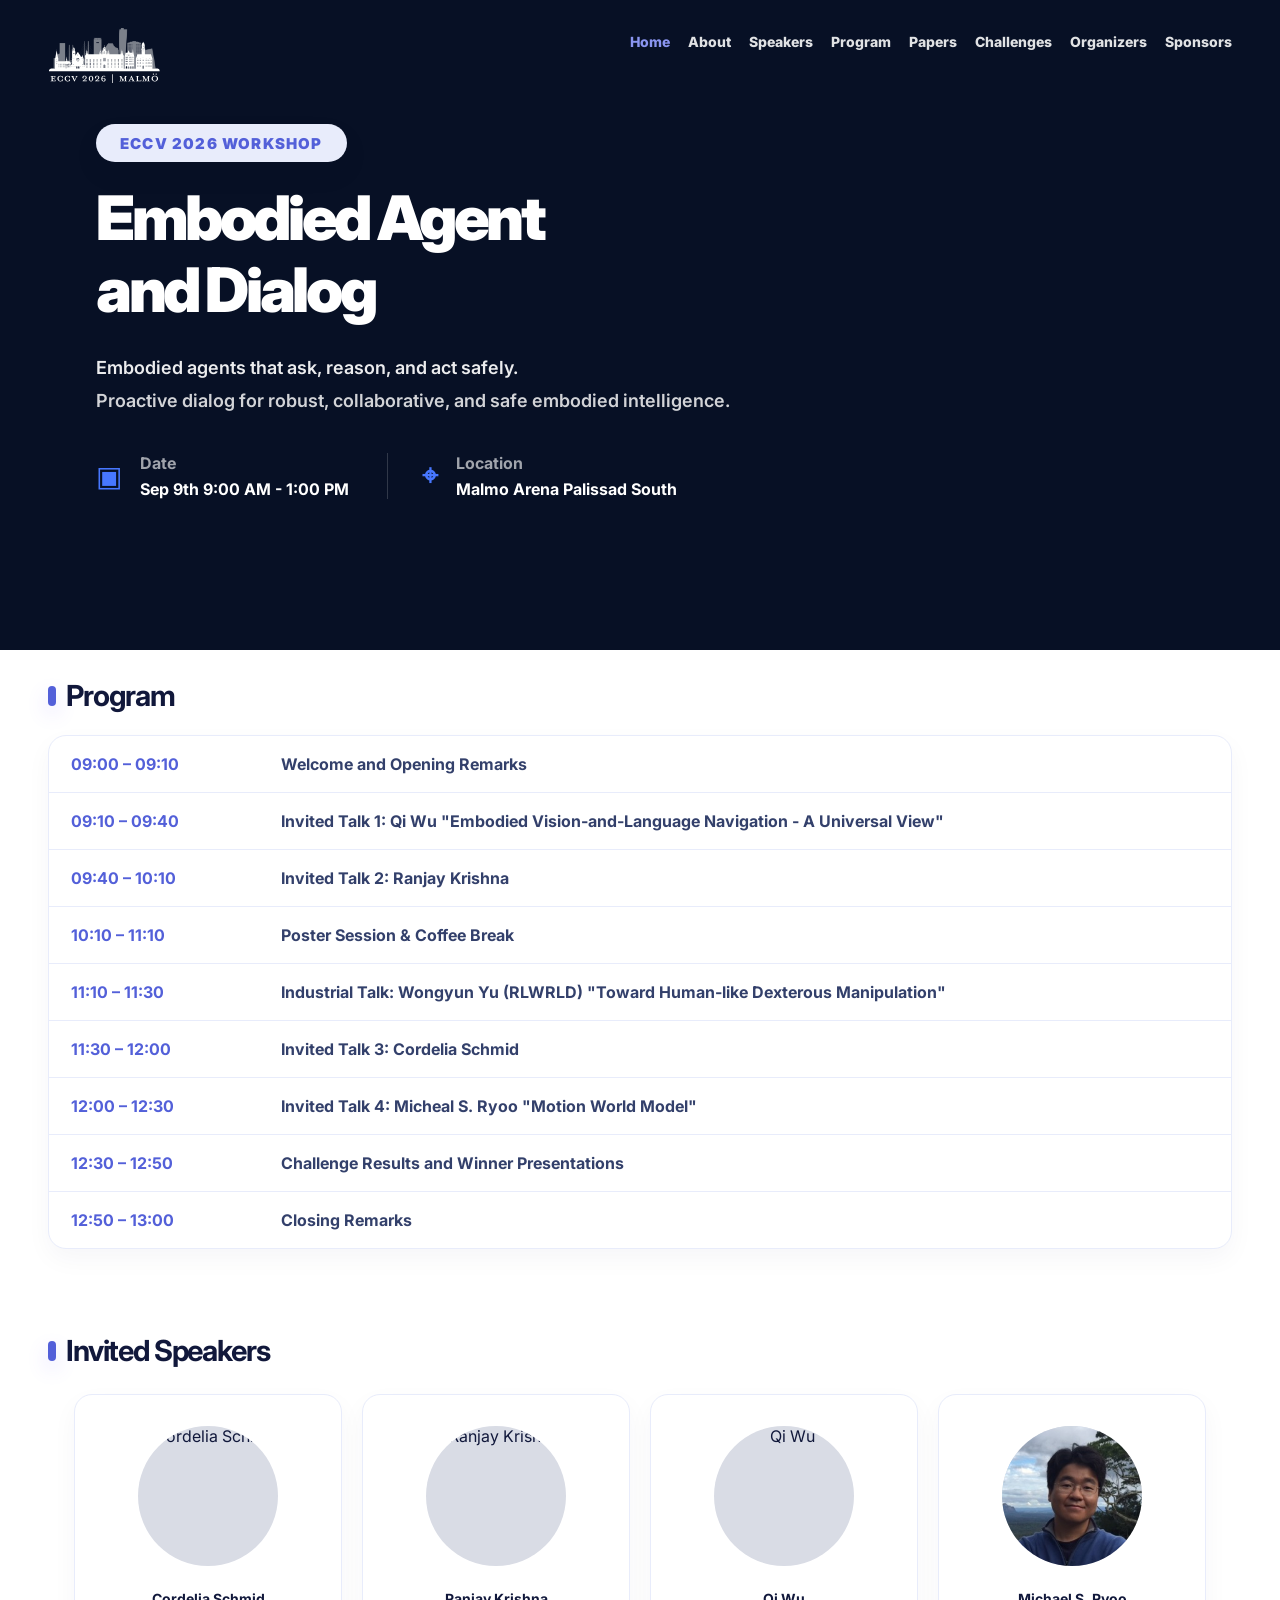
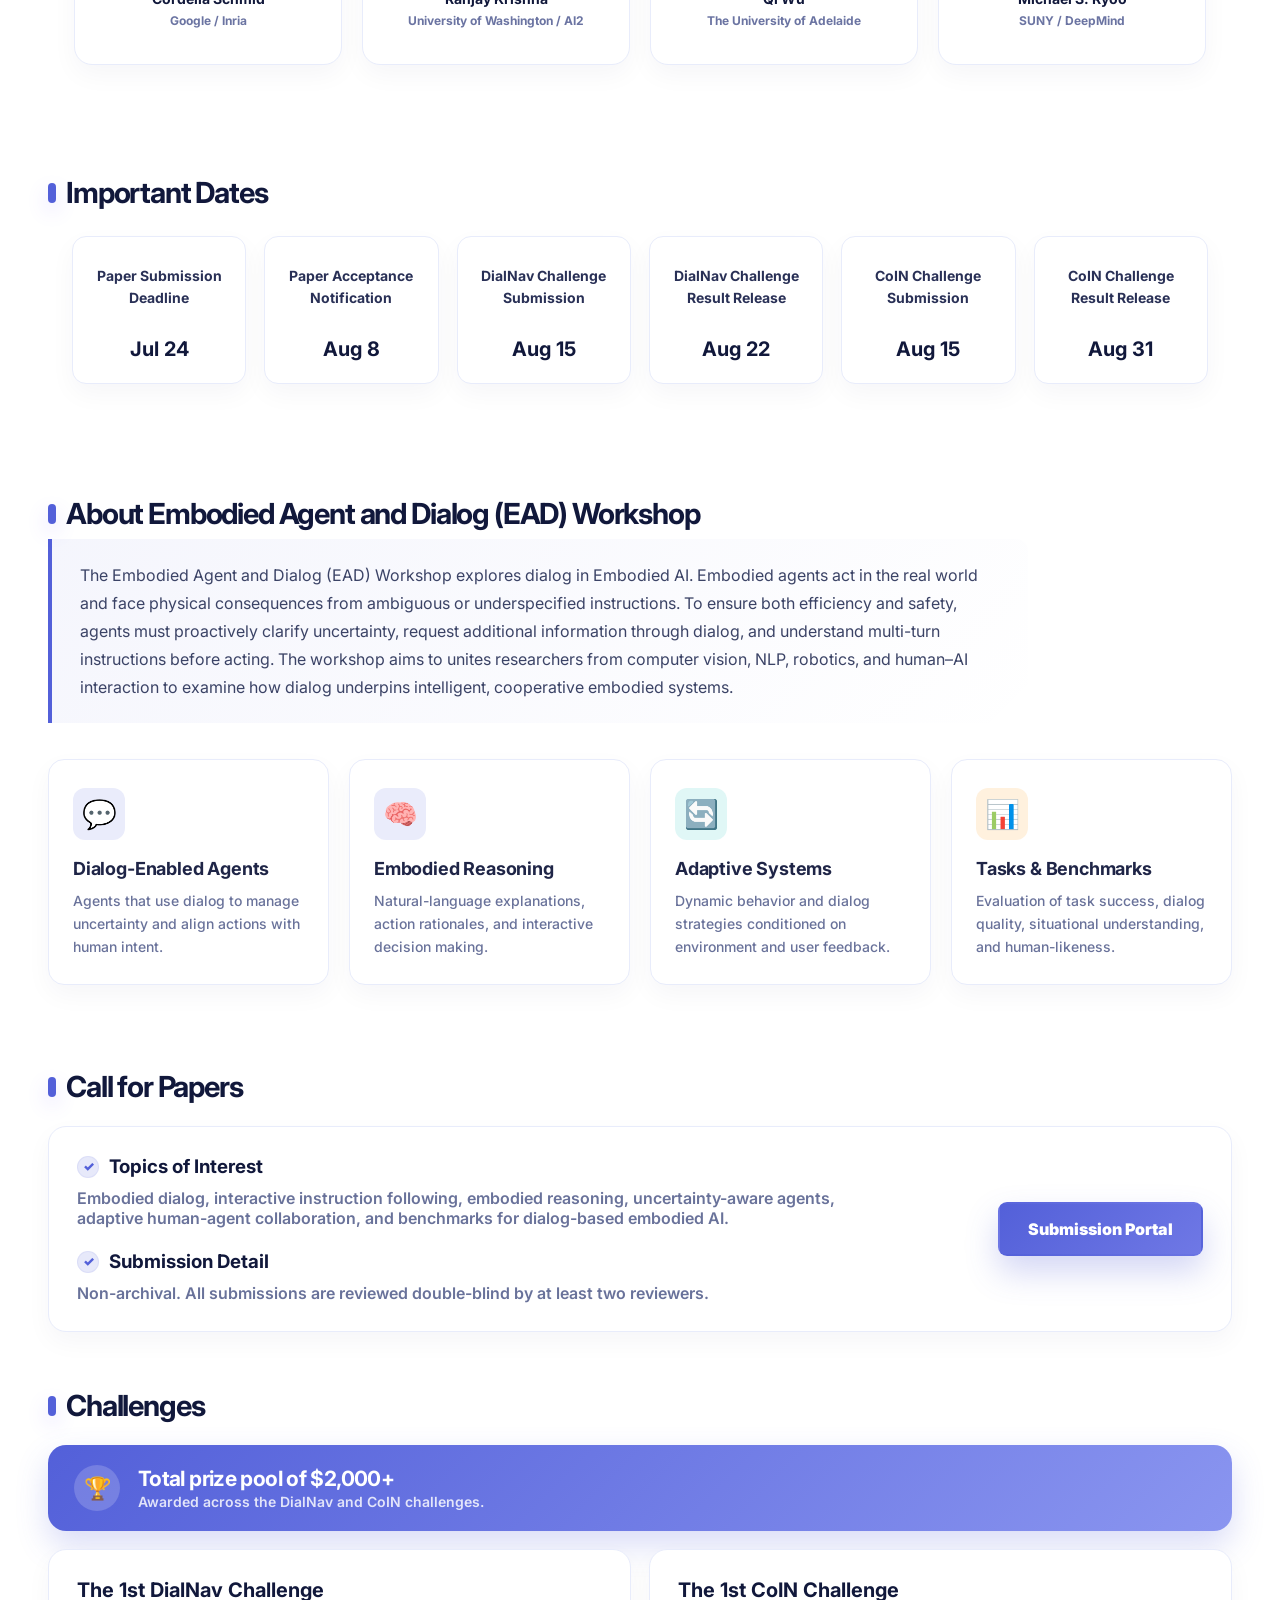
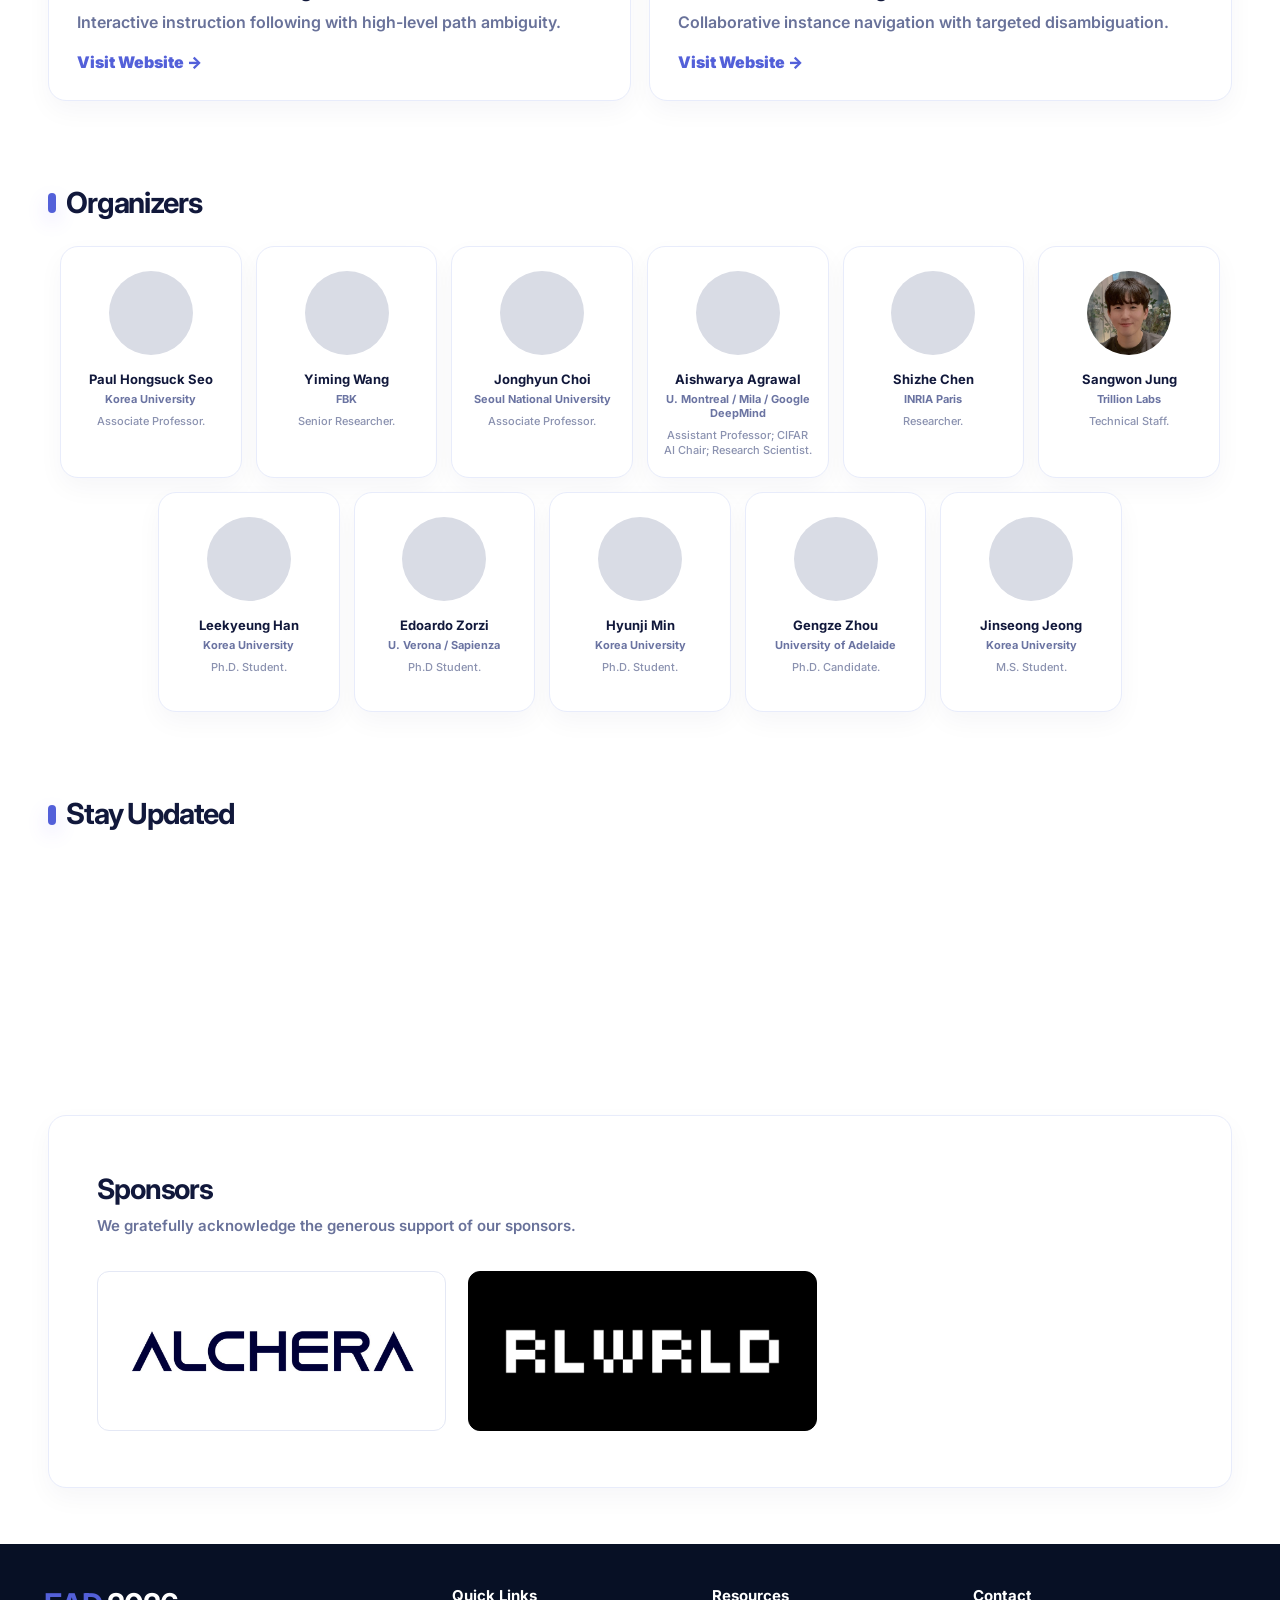
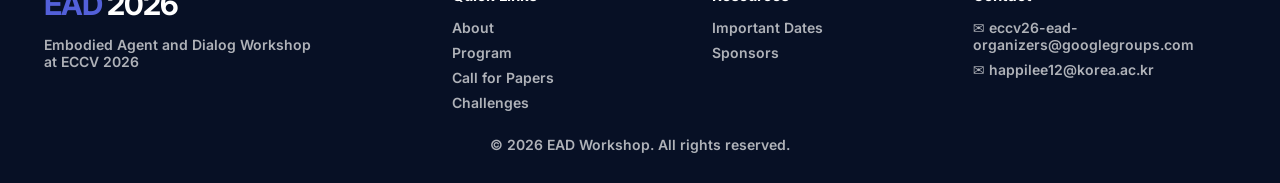
==== commit f5e1caa2: "disabled outdated section" ====
--- a/index.html
+++ b/index.html
@@ -85,11 +85,11 @@
             </div>
           </div>
 
-          <div class="hero-actions">
+          <!-- <div class="hero-actions">
             <a class="btn primary" target="_blank" href="https://openreview.net/group?id=thecvf.com/ECCV/2026/Workshop/EAD">Paper Submission↗</a>
             <a class="btn dark" target="_blank" href="https://happilee12.github.io/dialnav-challenge/">DialNav Challenge ↗</a>
             <a class="btn dark" target="_blank" href="https://e-zorzi.github.io/coin_challenge.github.io/">CoIN Challenges ↗</a>
-          </div>
+          </div> -->
         </div>
       </div>
     </section>
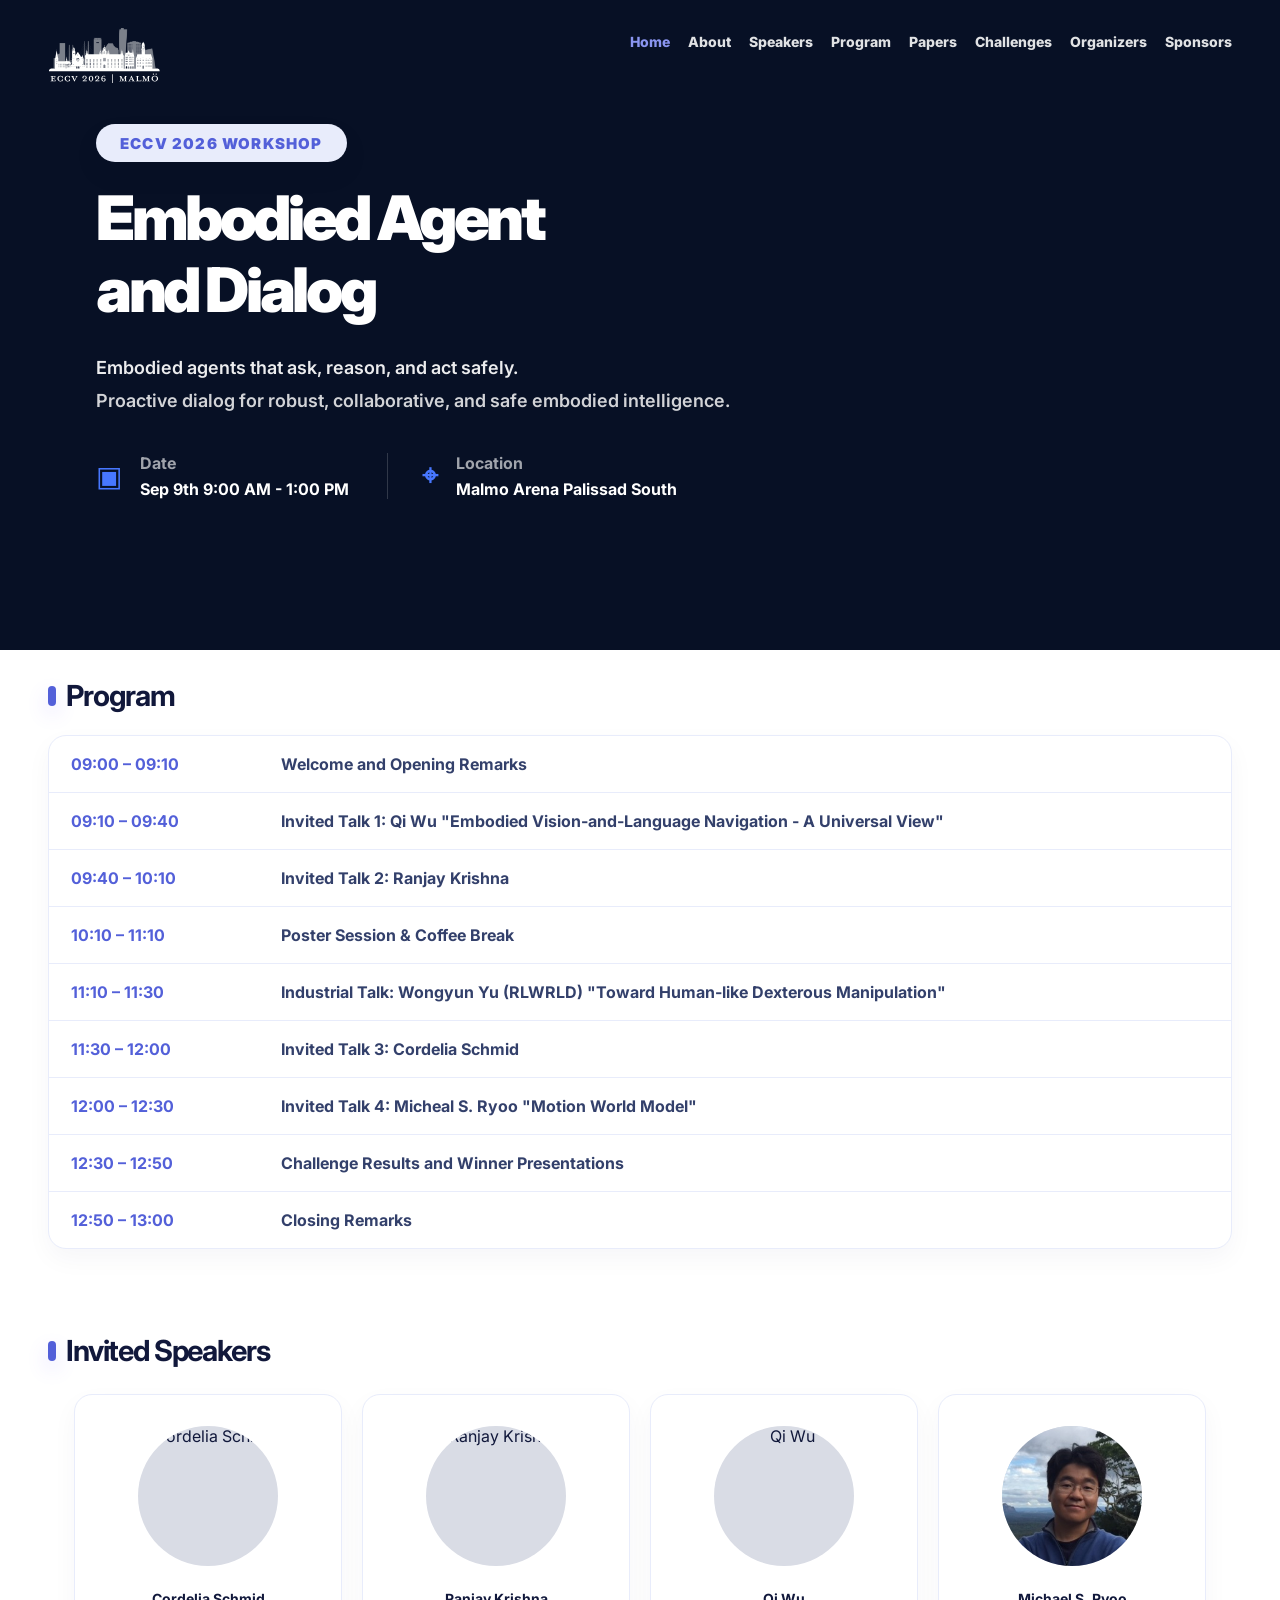
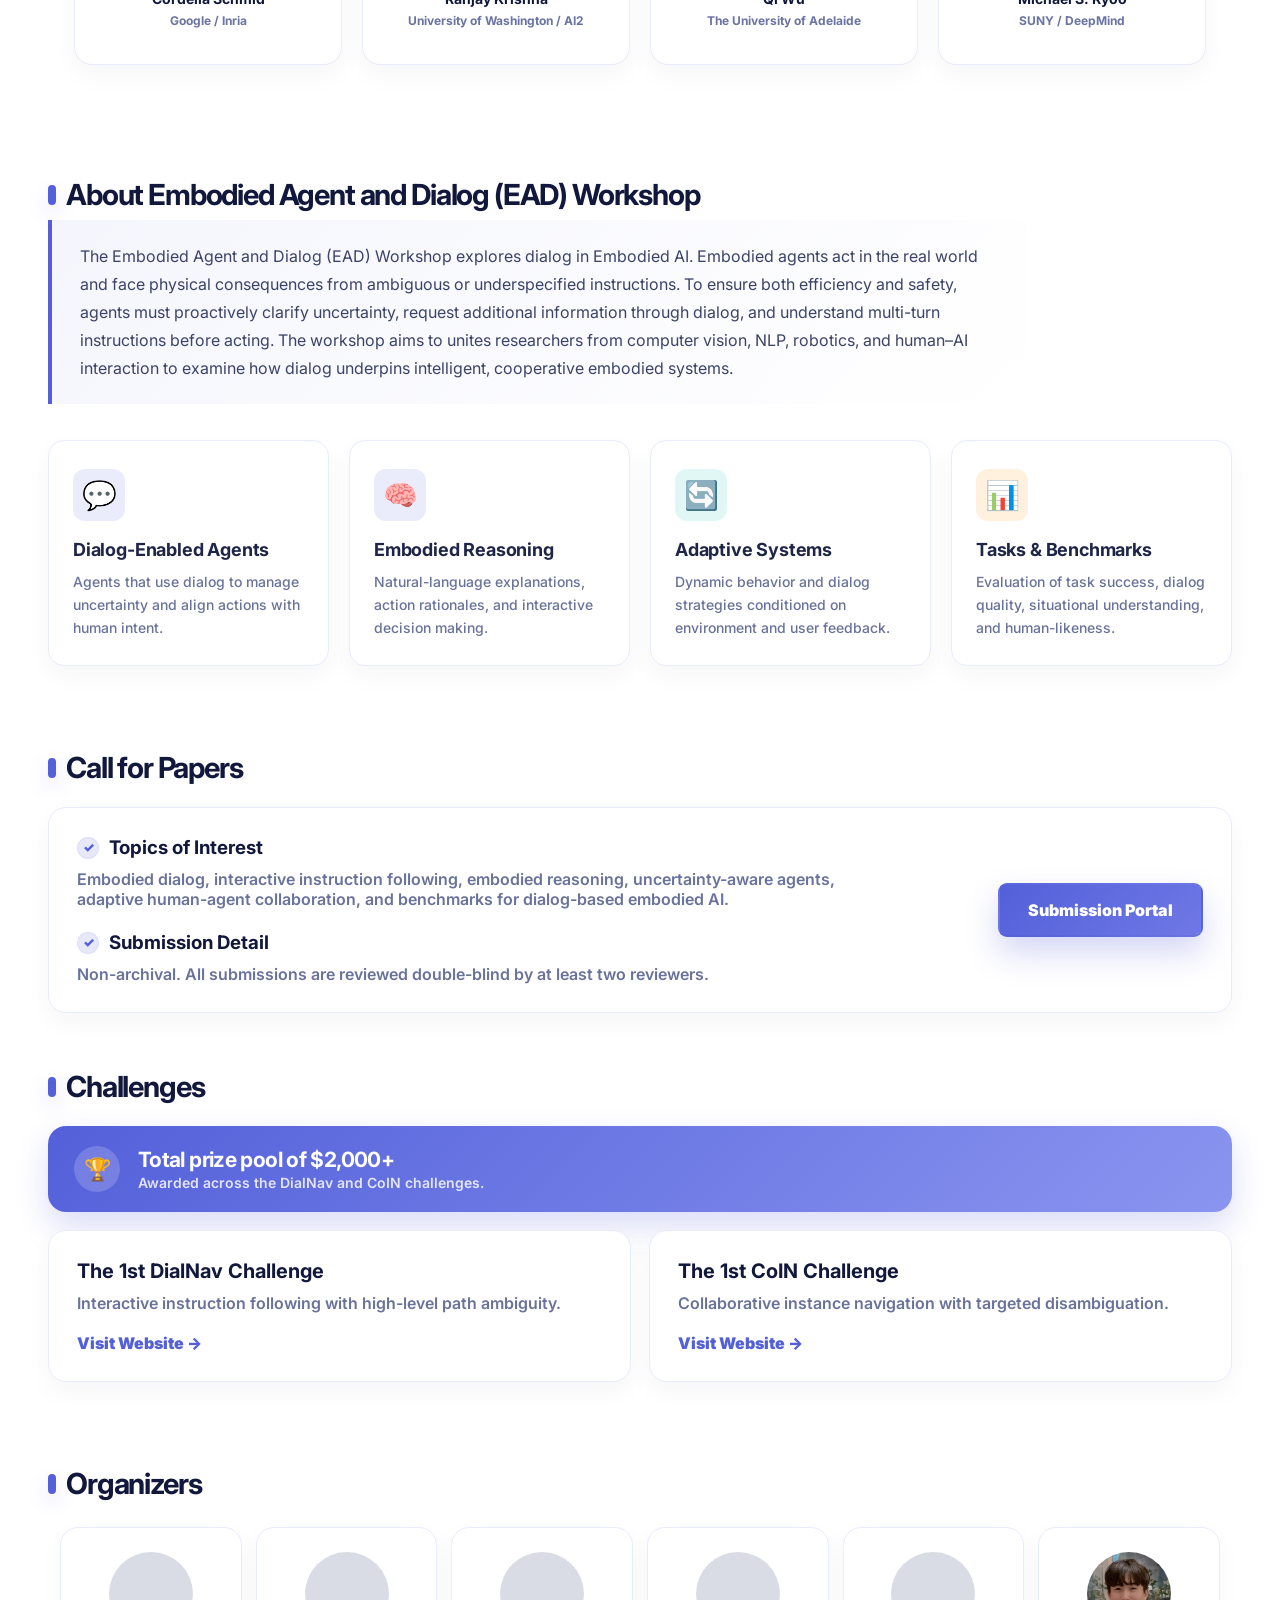
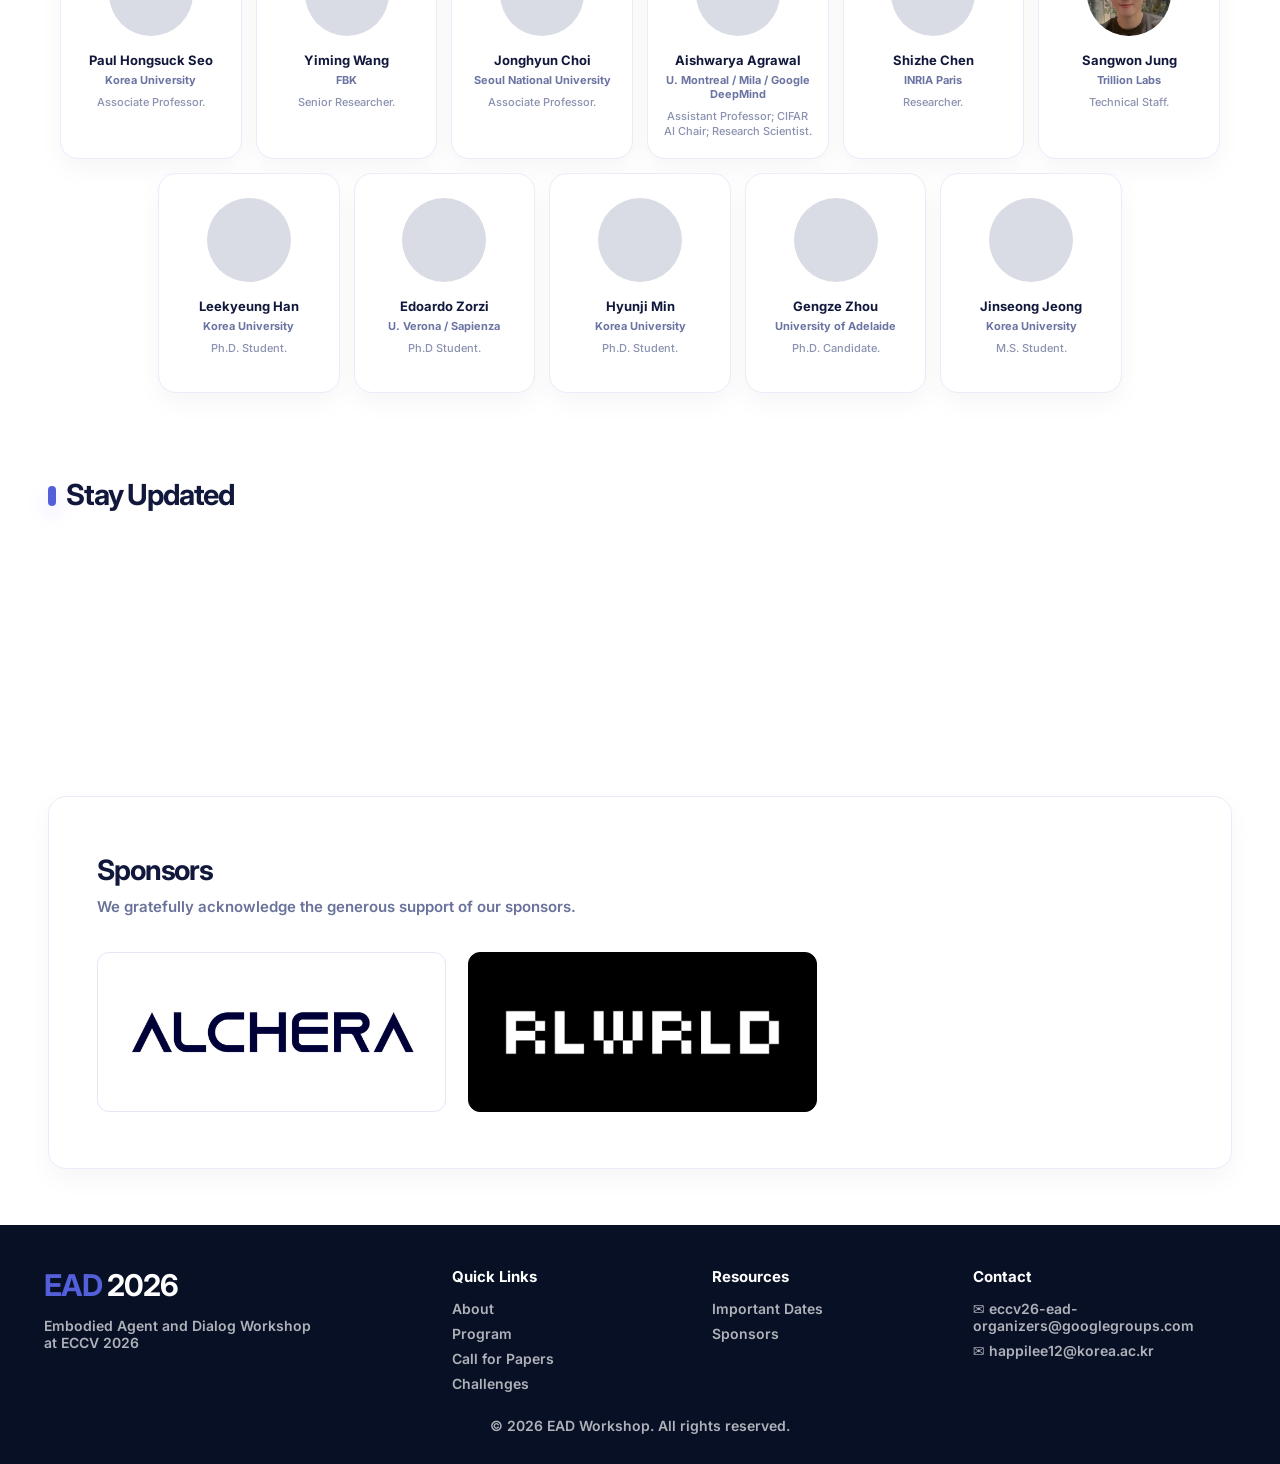
==== commit 44ae643f: "disabled outdated section" ====
--- a/index.html
+++ b/index.html
@@ -152,12 +152,11 @@
       <!-- <div class="slider-dots"><b></b><span></span><span></span><span></span></div> -->
     </section>
 
-    <section id="dates" class="section dates-section">
+    <!-- <section id="dates" class="section dates-section">
       <div class="section-title-row">
         <div class="section-title">
           <h2>Important Dates</h2>
         </div>
-        <!-- <a class="section-link" href="#program">View full schedule →</a> -->
       </div>
 
       <div class="date-grid">
@@ -186,7 +185,7 @@
           <strong>Aug 31</strong>
         </article>
       </div>
-    </section>
+    </section> -->
 
     <section id="about" class="section">
       <div class="section-title">
